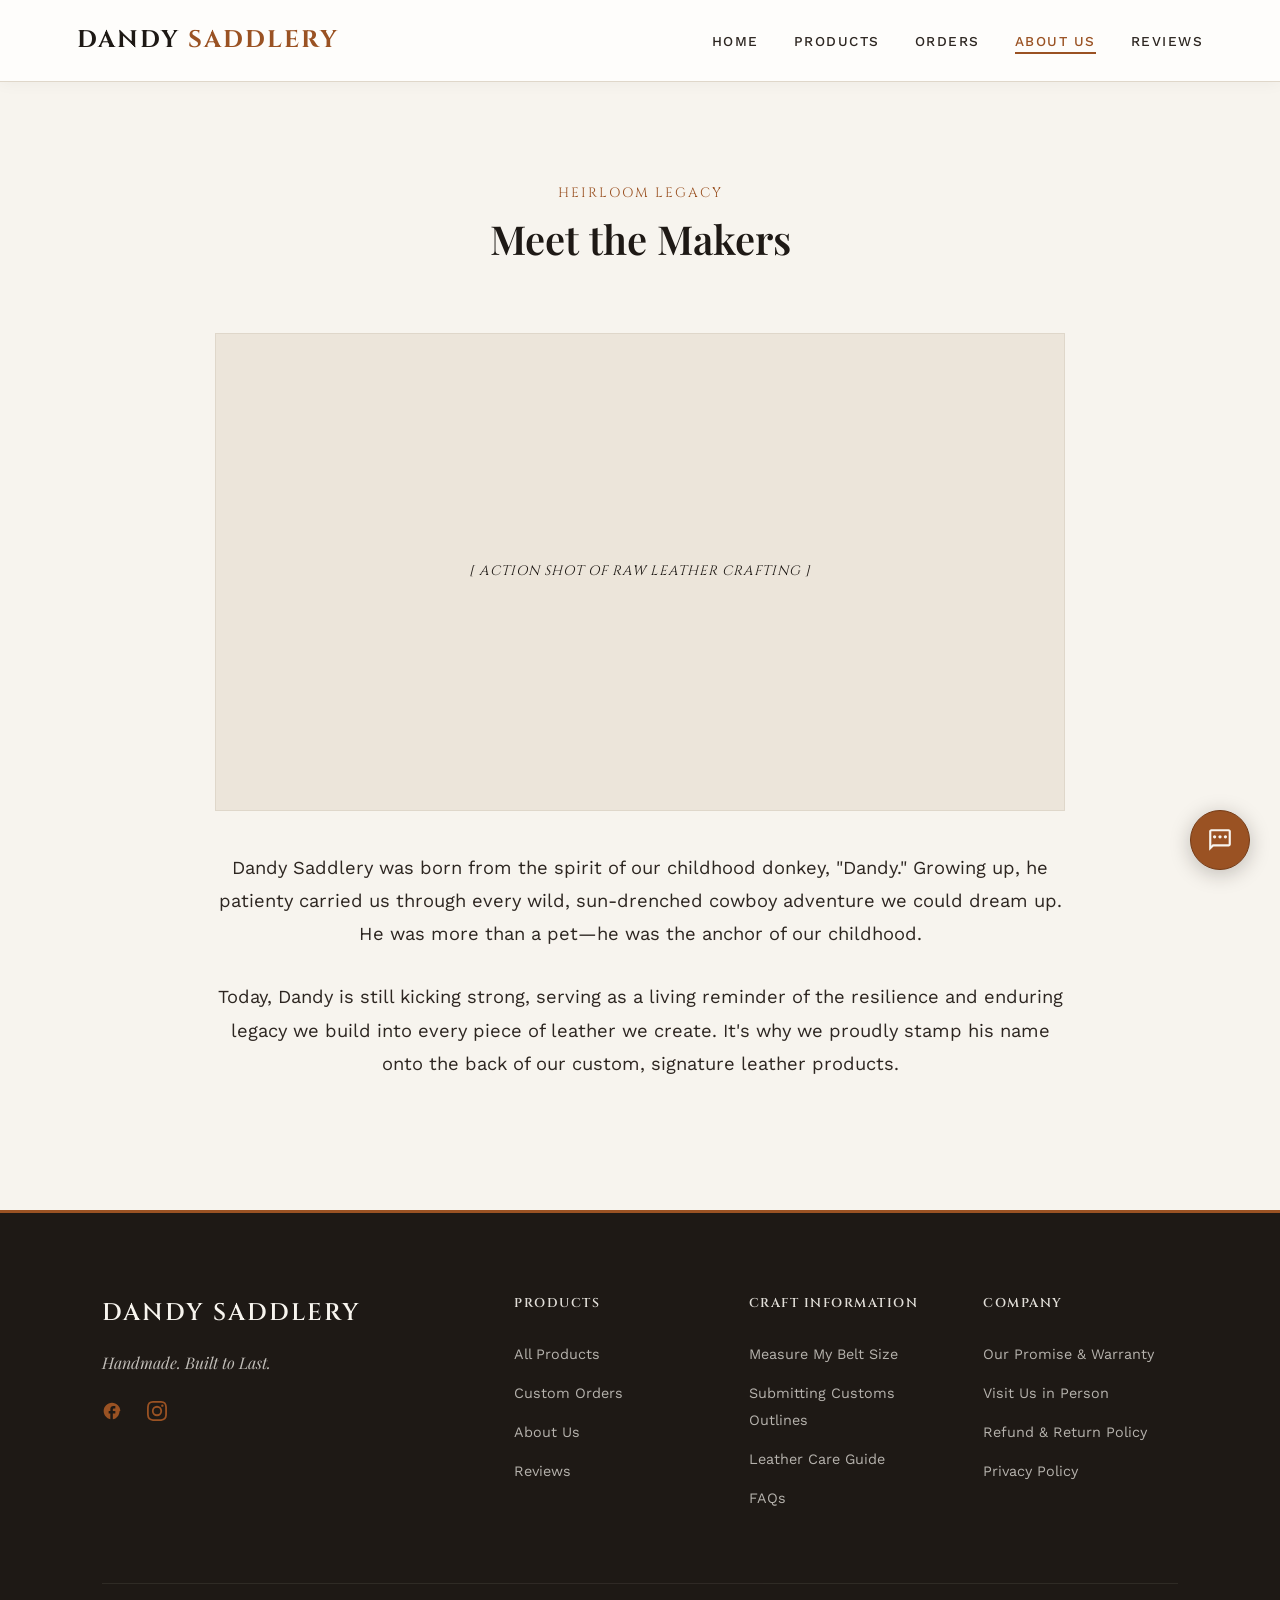
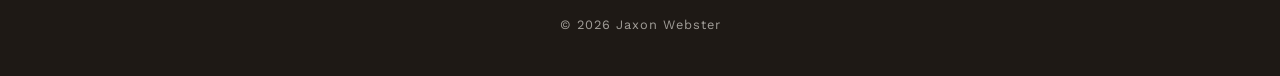
==== about.html @ cda542ff "meet the makers" ====
<!DOCTYPE html>
<html lang="en">
<head>
    <meta charset="UTF-8">
    <meta name="viewport" content="width=device-width, initial-scale=1.0">
    <title>Our Story | Dandy Saddlery</title>
    <link rel="stylesheet" href="styles.css">
</head>
<body>

    <nav class="navbar">
        <a href="index.html" class="nav-logo">
            <h1>Dandy <span>Saddlery</span></h1>
        </a>
        
        <input type="checkbox" id="menu-toggle" class="menu-toggle">
        <label for="menu-toggle" class="hamburger">
            <span class="bar"></span>
            <span class="bar"></span>
            <span class="bar"></span>
        </label>
        
        <ul class="nav-links">
            <li><a href="index.html">Home</a></li>
            <li><a href="products.html">Products</a></li>
            <li><a href="custom.html">Orders</a></li>
            <li><a href="about.html" class="active">About Us</a></li>
            <li><a href="reviews.html">Reviews</a></li>
        </ul>
    </nav>

    <section class="section-padding">
        <div class="section-header">
            <p>Heirloom Legacy</p>
            <h2>Meet the Makers</h2>
        </div>

        <div class="about-layout text-center">
            <div class="image-placeholder" style="aspect-ratio: 16/9; margin-bottom: 40px;">
                [ Action Shot of Raw Leather Crafting ]
            </div>
            <p class="about-lead">
    Dandy Saddlery was born from the spirit of our childhood donkey, "Dandy." Growing up, he patienty carried us through every wild, sun-drenched cowboy adventure we could dream up. He was more than a pet—he was the anchor of our childhood.
</p>
<p>
    Today, Dandy is still kicking strong, serving as a living reminder of the resilience and enduring legacy we build into every piece of leather we create. It's why we proudly stamp his name onto the back of our custom, signature leather products.
</p>
        </div>
    </section>

    <footer class="main-footer">
        <div class="footer-top">
            <div class="footer-brand">
                <h3>Dandy Saddlery</h3>
                <p>Handmade. Built to Last.</p>
                <div class="social-links">
                    <a href="https://facebook.com" target="_blank" aria-label="Facebook">
                        <svg viewBox="0 0 24 24"><path d="M22 12c0-5.52-4.48-10-10-10S2 6.48 2 12c0 4.84 3.44 8.87 8 9.8V15H8v-3h2V9.5C10 7.57 11.57 6 13.5 6H16v3h-2c-.55 0-1 .45-1 1v2h3v3h-3v6.95c4.56-.93 8-4.96 8-9.8z"/></svg>
                    </a>
                    <a href="https://instagram.com" target="_blank" aria-label="Instagram">
                        <svg viewBox="0 0 24 24"><path d="M12 2.163c3.204 0 3.584.012 4.85.07 3.252.148 4.771 1.691 4.919 4.919.058 1.265.069 1.645.069 4.849 0 3.205-.012 3.584-.069 4.849-.149 3.225-1.664 4.771-4.919 4.919-1.266.058-1.644.07-4.85.07-3.204 0-3.584-.012-4.849-.07-3.26-.149-4.771-1.699-4.919-4.92-.058-1.265-.07-1.644-.07-4.849 0-3.204.013-3.583.07-4.849.149-3.227 1.664-4.771 4.919-4.919 1.266-.057 1.645-.069 4.849-.069zM12 0C8.741 0 8.333.014 7.053.072 2.695.272.273 2.69.073 7.051.014 8.333 0 8.741 0 12c0 3.259.014 3.668.072 4.948.2 4.358 2.618 6.78 6.98 6.98 1.281.058 1.689.072 4.948.072 3.259 0 3.668-.014 4.948-.072 4.354-.2 6.782-2.618 6.979-6.98.059-1.28.073-1.689.073-4.948 0-3.259-.014-3.667-.072-4.947-.196-4.354-2.617-6.78-6.979-6.98C15.668.014 15.259 0 12 0zm0 5.838a6.162 6.162 0 1 0 0 12.324 6.162 6.162 0 0 0 0-12.324zM12 16a4 4 0 1 1 0-8 4 4 0 0 1 0 8zm6.406-11.845a1.44 1.44 0 1 0 0 2.881 1.44 1.44 0 0 0 0-2.881z"/></svg>
                    </a>
                </div>
            </div>
            <div class="footer-links-grid">
                <div class="footer-col">
                    <h4>Products</h4>
                    <ul>
                        <li><a href="products.html">All Products</a></li>
                        <li><a href="custom.html">Custom Orders</a></li>
                        <li><a href="about.html">About Us</a></li>
                        <li><a href="reviews.html">Reviews</a></li>
                    </ul>
                </div>
                <div class="footer-col">
                    <h4>Craft Information</h4>
                    <ul>
                        <li><a href="#">Measure My Belt Size</a></li>
                        <li><a href="#">Submitting Customs Outlines</a></li>
                        <li><a href="#">Leather Care Guide</a></li>
                        <li><a href="#">FAQs</a></li>
                    </ul>
                </div>
                <div class="footer-col">
                    <h4>Company</h4>
                    <ul>
                        <li><a href="#">Our Promise & Warranty</a></li>
                        <li><a href="#">Visit Us in Person</a></li>
                        <li><a href="#">Refund & Return Policy</a></li>
                        <li><a href="#">Privacy Policy</a></li>
                    </ul>
                </div>
            </div>
        </div>
        <div class="footer-bottom">
            <p>&copy; 2026 <a href="https://websterwebdesign.com/">Jaxon Webster</a></p>
        </div>
    </footer>

    <script>
        const observerOptions = { threshold: 0.1, rootMargin: "0px 0px -50px 0px" };
        const scrollObserver = new IntersectionObserver((entries, observer) => {
            entries.forEach(entry => {
                if (entry.isIntersecting) {
                    entry.target.classList.add('is-visible');
                    observer.unobserve(entry.target);
                }
            });
        }, observerOptions);
        document.querySelectorAll('.animate-on-scroll').forEach(el => scrollObserver.observe(el));
    </script>
    <script src="chatbot.js"></script>
</body>
</html>
---- styles.css ----
/* ==========================================================
   DANDY SADDLERY - LUXURY HERITAGE BRAND IDENTITY
   ========================================================== */

/* Importing premium typography for a handcrafted, editorial feel */
@import url('https://fonts.googleapis.com/css2?family=Cinzel:wght@500;700&family=Playfair+Display:ital,wght@0,400;0,600;1,400&family=Work+Sans:wght@300;400;500;600&display=swap');

:root {
    --primary-color: #1e1915;     /* Deep Espresso / Rich Off-Black */
    --accent-color: #9a5223;      /* Warm Saddle-Tan Leather */
    --accent-hover: #753b16;      /* Rich Dark Mahogany */
    --bg-warm: #f7f4ee;            /* Warm Sand / Antique Cream */
    --bg-card: #fefdfb;            /* Soft Ivory for cards */
    --text-dark: #2d2621;         /* Muted Espresso body text */
    --text-light: #f7f4ee;        /* Cream white text */
    --border-color: #dfd7ca;      /* Soft tan border dividing lines */
    
    --font-display: 'Cinzel', serif;
    --font-heading: 'Playfair Display', serif;
    --font-body: 'Work Sans', sans-serif;
}

* {
    box-sizing: border-box;
    margin: 0;
    padding: 0;
}

body {
    font-family: var(--font-body);
    color: var(--text-dark);
    background-color: var(--bg-warm);
    line-height: 1.7;
    -webkit-font-smoothing: antialiased;
}

h1, h2, h3, h4 {
    color: var(--primary-color);
    font-weight: 600;
}

a {
    color: inherit;
    text-decoration: none;
    transition: all 0.3s ease;
}

/* --- SCROLL ANIMATION INITIAL STATES --- */
.animate-on-scroll {
    opacity: 0;
    transform: translateY(40px);
    transition: opacity 0.8s cubic-bezier(0.25, 1, 0.5, 1), transform 0.8s cubic-bezier(0.25, 1, 0.5, 1);
}

.animate-on-scroll.is-visible {
    opacity: 1;
    transform: translateY(0);
}

/* --- NAVIGATION BAR --- */
.navbar {
    display: flex;
    justify-content: space-between;
    align-items: center;
    padding: 20px 6%;
    background-color: var(--bg-card);
    border-bottom: 1px solid var(--border-color);
    position: sticky;
    top: 0;
    z-index: 1000;
    box-shadow: 0 2px 15px rgba(30, 25, 21, 0.04);
}

.nav-logo h1 {
    font-family: var(--font-display);
    font-size: 1.5rem;
    font-weight: 700;
    letter-spacing: 2px;
    text-transform: uppercase;
    color: var(--primary-color);
}

.nav-logo h1 span {
    color: var(--accent-color);
}

.nav-links {
    display: flex;
    list-style: none;
    gap: 35px;
}

.nav-links a {
    font-weight: 500;
    text-transform: uppercase;
    font-size: 0.85rem;
    letter-spacing: 1.5px;
    position: relative;
    padding: 5px 0;
}

.nav-links a::after {
    content: '';
    position: absolute;
    bottom: 0;
    left: 0;
    width: 0;
    height: 1.5px;
    background-color: var(--accent-color);
    transition: width 0.3s ease;
}

.nav-links a:hover::after, 
.nav-links a.active::after {
    width: 100%;
}

.nav-links a:hover, 
.nav-links a.active {
    color: var(--accent-color);
}

.menu-toggle, .hamburger {
    display: none;
}

/* --- HERO SECTION --- */
.hero {
    position: relative;
    height: 75vh;
    min-height: 500px;
    background-color: #352d26;
    background-size: cover;
    background-position: center;
    display: flex;
    align-items: center;
    justify-content: center;
    text-align: center;
    padding: 20px;
    border-bottom: 2px solid var(--accent-color);
}

.hero-overlay {
    position: absolute;
    top: 0;
    left: 0;
    width: 100%;
    height: 100%;
    background: linear-gradient(180deg, rgba(30,25,21,0.5) 0%, rgba(30,25,21,0.85) 100%);
}

.hero-content {
    position: relative;
    z-index: 1;
    color: var(--text-light);
    max-width: 800px;
    padding: 0 20px;
}

.hero-content h2 {
    color: var(--text-light);
    font-family: var(--font-heading);
    font-size: 3.5rem;
    font-style: italic;
    margin-bottom: 25px;
    line-height: 1.2;
}

.hero-content p {
    font-size: 1.15rem;
    font-weight: 300;
    letter-spacing: 0.5px;
    max-width: 650px;
    margin: 0 auto;
    opacity: 0.95;
}

/* --- VALUE PROPS --- */
.value-props {
    display: grid;
    grid-template-columns: repeat(auto-fit, minmax(280px, 1fr));
    gap: 40px;
    padding: 80px 8%;
    text-align: center;
    background: var(--bg-card);
    border-bottom: 1px solid var(--border-color);
}

.prop-card {
    padding: 20px;
    transition: transform 0.3s ease;
}

.prop-card:hover {
    transform: translateY(-5px);
}

.prop-card .num-badge {
    font-family: var(--font-display);
    font-size: 1.2rem;
    font-weight: 700;
    color: var(--accent-color);
    width: 50px;
    height: 50px;
    border: 1px solid var(--border-color);
    border-radius: 50%;
    display: flex;
    align-items: center;
    justify-content: center;
    margin: 0 auto 25px;
    background-color: var(--bg-warm);
    letter-spacing: 0;
}

.prop-card h3 {
    font-family: var(--font-display);
    margin-bottom: 15px;
    text-transform: uppercase;
    font-size: 1.1rem;
    letter-spacing: 1px;
}

.prop-card p {
    color: var(--text-dark);
    font-size: 0.95rem;
    opacity: 0.85;
}

/* --- SECTIONS --- */
.section-padding {
    padding: 100px 8%;
}

.section-header {
    text-align: center;
    margin-bottom: 60px;
}

.section-header h2 {
    font-family: var(--font-heading);
    font-size: 2.5rem;
    font-weight: 600;
    margin-bottom: 15px;
}

.section-header p {
    color: var(--accent-color);
    font-family: var(--font-display);
    text-transform: uppercase;
    letter-spacing: 2px;
    font-size: 0.85rem;
}

/* --- SPLIT FLAGSHIP --- */
.best-seller-split {
    display: grid;
    grid-template-columns: 1.1fr 0.9fr;
    gap: 60px;
    align-items: center;
    background: var(--bg-card);
    padding: 50px;
    border: 1px solid var(--border-color);
    border-radius: 4px;
    box-shadow: 0 4px 20px rgba(0, 0, 0, 0.02);
}

.image-placeholder {
    background-color: #ece5da;
    width: 100%;
    aspect-ratio: 4/3;
    display: flex;
    align-items: center;
    justify-content: center;
    color: var(--primary-color);
    font-style: italic;
    border: 1px solid var(--border-color);
    letter-spacing: 1px;
    font-family: var(--font-display);
    text-transform: uppercase;
    font-size: 0.85rem;
}

.best-seller-split h2 {
    font-family: var(--font-heading);
    font-size: 2.8rem;
    line-height: 1.2;
    margin-bottom: 15px;
}

.btn {
    display: inline-block;
    background-color: var(--primary-color);
    color: var(--text-light);
    padding: 14px 35px;
    text-transform: uppercase;
    font-size: 0.8rem;
    letter-spacing: 2px;
    font-weight: 600;
    margin-top: 25px;
    transition: all 0.3s ease;
    border: 1px solid var(--primary-color);
    cursor: pointer;
    border-radius: 2px;
    text-align: center;
}

.btn:hover {
    background-color: var(--accent-color);
    border-color: var(--accent-color);
    transform: translateY(-2px);
}

/* --- PRODUCT GRID --- */
.product-grid {
    display: grid;
    grid-template-columns: repeat(auto-fit, minmax(300px, 1fr));
    gap: 40px;
}

.product-card {
    background: var(--bg-card);
    border: 1px solid var(--border-color);
    padding: 30px 25px;
    text-align: center;
    border-radius: 4px;
    transition: all 0.3s ease;
}

.product-card:hover {
    transform: translateY(-8px);
    box-shadow: 0 10px 30px rgba(30, 25, 21, 0.06);
}

.product-card h3 {
    font-family: var(--font-heading);
    margin: 20px 0 8px;
    font-size: 1.4rem;
}

.product-price {
    color: var(--accent-color);
    font-weight: 600;
    font-family: var(--font-body);
    letter-spacing: 0.5px;
    margin-bottom: 15px;
}

/* --- REVIEWS --- */
.reviews-grid {
    display: grid;
    grid-template-columns: repeat(auto-fit, minmax(300px, 1fr));
    gap: 30px;
}

.review-card {
    background: var(--bg-card);
    padding: 65px 40px 40px;
    border: 1px solid var(--border-color);
    border-radius: 4px;
    position: relative;
}

.review-card::before {
    content: "“";
    font-family: var(--font-heading);
    font-size: 5rem;
    color: var(--border-color);
    position: absolute;
    top: 20px;
    left: 25px;
    line-height: 1;
    pointer-events: none;
}

.stars {
    color: #cda250;
    font-size: 1.1rem;
    margin-bottom: 15px;
    letter-spacing: 2px;
}

.review-text {
    font-family: var(--font-heading);
    font-size: 1.1rem;
    font-style: italic;
    color: var(--text-dark);
}

.reviewer-name {
    margin-top: 25px;
    font-family: var(--font-display);
    font-size: 0.85rem;
    letter-spacing: 1.5px;
    text-transform: uppercase;
    color: var(--accent-color);
}

/* --- INTERACTIVE CAROUSEL POPUP --- */
.modal-overlay {
    position: fixed;
    top: 0;
    left: 0;
    width: 100%;
    height: 100%;
    background-color: rgba(30, 25, 21, 0.6);
    backdrop-filter: blur(4px);
    z-index: 2000;
    display: flex;
    align-items: center;
    justify-content: center;
    opacity: 0;
    pointer-events: none;
    transition: opacity 0.3s ease;
}

.modal-overlay.active {
    opacity: 1;
    pointer-events: auto;
}

.modal-wrapper {
    background-color: var(--bg-card);
    border: 1px solid var(--border-color);
    padding: 40px;
    max-width: 600px;
    width: 90%;
    max-height: 90vh;
    overflow-y: auto;
    border-radius: 4px;
    position: relative;
    transform: translateY(20px);
    transition: transform 0.3s ease;
    box-shadow: 0 15px 40px rgba(0,0,0,0.15);
}

.modal-overlay.active .modal-wrapper {
    transform: translateY(0);
}

.modal-close {
    position: absolute;
    top: 15px;
    right: 20px;
    font-size: 1.8rem;
    cursor: pointer;
    background: none;
    border: none;
    color: var(--text-dark);
    opacity: 0.5;
    z-index: 10;
}

.modal-close:hover {
    opacity: 1;
}

/* Carousel Layout */
.carousel-container {
    position: relative;
    width: 100%;
    margin-bottom: 25px;
}

.carousel-viewport {
    width: 100%;
    aspect-ratio: 16/10;
    overflow: hidden;
}

.carousel-track {
    display: flex;
    width: 300%;
    height: 100%;
    transition: transform 0.4s cubic-bezier(0.25, 1, 0.5, 1);
}

.carousel-slide {
    width: 33.333%;
    height: 100%;
}

.carousel-btn {
    position: absolute;
    top: 50%;
    transform: translateY(-50%);
    background: rgba(30, 25, 21, 0.7);
    color: white;
    border: none;
    width: 36px;
    height: 36px;
    cursor: pointer;
    font-size: 1.1rem;
    display: flex;
    align-items: center;
    justify-content: center;
    transition: background 0.2s;
    z-index: 2;
}

.carousel-btn:hover {
    background: var(--accent-color);
}

.carousel-prev { left: 10px; }
.carousel-next { right: 10px; }

.modal-info h2 {
    font-family: var(--font-heading);
    font-size: 2rem;
    margin-bottom: 5px;
}

.modal-desc {
    margin: 15px 0;
    font-size: 0.95rem;
    opacity: 0.9;
}

.modal-reviews-section {
    border-top: 1px solid var(--border-color);
    margin-top: 20px;
    padding-top: 20px;
}

.modal-reviews-section h4 {
    font-family: var(--font-display);
    font-size: 0.85rem;
    letter-spacing: 1.5px;
    text-transform: uppercase;
    margin-bottom: 12px;
    color: var(--accent-color);
}

.modal-review-item {
    font-size: 0.9rem;
    font-style: italic;
    background-color: var(--bg-warm);
    padding: 15px;
    border-left: 2px solid var(--accent-color);
    margin-bottom: 10px;
    border-radius: 0 4px 4px 0;
}

/* --- LEATHER COLOR SWATCHES --- */
.swatch-container {
    display: flex;
    gap: 20px;
    margin-top: 10px;
}

.swatch-option {
    position: relative;
    cursor: pointer;
}

.swatch-option input {
    position: absolute;
    opacity: 0;
}

.swatch-ball {
    width: 45px;
    height: 45px;
    border-radius: 50%;
    display: inline-block;
    border: 2px solid var(--border-color);
    transition: all 0.2s ease;
    box-shadow: inset 0 2px 4px rgba(0,0,0,0.1);
}

.swatch-label-text {
    display: block;
    font-size: 0.75rem;
    text-transform: uppercase;
    font-weight: 500;
    letter-spacing: 1px;
    margin-top: 6px;
    text-align: center;
}

.swatch-option:hover .swatch-ball {
    transform: scale(1.05);
}

.swatch-option input:checked + .swatch-ball {
    border-color: var(--accent-color);
    box-shadow: 0 0 0 3px rgba(154, 82, 35, 0.2), inset 0 2px 4px rgba(0,0,0,0.15);
}

.swatch-natural { background-color: #e2ba8f; }
.swatch-brown { background-color: #8b5a2b; }
.swatch-espresso { background-color: #3d2b1f; }

/* --- FORM --- */
.form-container {
    max-width: 750px;
    margin: 0 auto;
    background: var(--bg-card);
    padding: 50px;
    border: 1px solid var(--border-color);
    border-radius: 4px;
    box-shadow: 0 4px 20px rgba(0, 0, 0, 0.02);
}

.form-group {
    margin-bottom: 25px;
}

.form-group label {
    display: block;
    margin-bottom: 10px;
    font-weight: 600;
    font-size: 0.8rem;
    text-transform: uppercase;
    letter-spacing: 1.5px;
    color: var(--primary-color);
}

.form-group input, 
.form-group textarea, 
.form-group select {
    width: 100%;
    padding: 15px;
    border: 1px solid var(--border-color);
    background-color: var(--bg-warm);
    font-family: var(--font-body);
    font-size: 0.95rem;
    color: var(--text-dark);
    transition: all 0.3s ease;
    border-radius: 2px;
}

.form-group input:focus, 
.form-group textarea:focus, 
.form-group select:focus {
    outline: none;
    border-color: var(--accent-color);
    background-color: #ffffff;
}

/* --- STRUCTURAL ABOUT / BLOG --- */
.about-layout {
    max-width: 850px;
    margin: 0 auto;
    text-align: center;
}

.about-layout p {
    font-size: 1.15rem;
    margin-bottom: 30px;
    color: var(--text-dark);
    line-height: 1.8;
}

.blog-post {
    background: var(--bg-card);
    border: 1px solid var(--border-color);
    padding: 50px;
    margin-bottom: 50px;
    border-radius: 4px;
}

.blog-date {
    font-family: var(--font-display);
    font-size: 0.8rem;
    letter-spacing: 1px;
    color: var(--accent-color);
    margin-bottom: 15px;
}

.blog-post h3 {
    font-family: var(--font-heading);
    font-size: 2rem;
    margin-bottom: 20px;
}

/* --- PREMIUM FOOTER --- */
.main-footer {
    background-color: var(--primary-color);
    color: var(--text-light);
    border-top: 3px solid var(--accent-color);
    padding: 80px 8% 40px;
}

.footer-top {
    display: grid;
    grid-template-columns: 1fr 2fr;
    gap: 80px;
    margin-bottom: 60px;
}

.footer-brand h3 {
    font-family: var(--font-display);
    color: var(--text-light);
    font-size: 1.5rem;
    letter-spacing: 2px;
    text-transform: uppercase;
    margin-bottom: 15px;
}

.footer-brand p {
    font-family: var(--font-heading);
    font-style: italic;
    opacity: 0.75;
    margin-bottom: 25px;
}

/* Unified SVG Layout Alignment */
.social-links {
    display: flex;
    align-items: center;
    gap: 25px;
    margin-top: 20px;
}

.social-links a {
    color: var(--accent-color);
    display: inline-flex;
    align-items: center;
    justify-content: center;
}

.social-links a svg {
    width: 20px;
    height: 20px;
    fill: currentColor;
    transition: fill 0.3s ease, transform 0.3s ease;
}

.social-links a:hover svg {
    fill: #ffffff;
    transform: translateY(-2px);
}

.footer-links-grid {
    display: grid;
    grid-template-columns: repeat(auto-fit, minmax(180px, 1fr));
    gap: 40px;
}

.footer-col h4 {
    color: var(--text-light);
    font-family: var(--font-display);
    text-transform: uppercase;
    font-size: 0.8rem;
    letter-spacing: 1.5px;
    margin-bottom: 25px;
    opacity: 0.9;
}

.footer-col ul {
    list-style: none;
}

.footer-col ul li {
    margin-bottom: 12px;
}

.footer-col ul a {
    font-size: 0.9rem;
    opacity: 0.7;
}

.footer-col ul a:hover {
    opacity: 1;
    color: var(--accent-color);
    padding-left: 5px;
}

.footer-bottom {
    border-top: 1px solid rgba(223, 215, 202, 0.15);
    padding-top: 30px;
    text-align: center;
    font-size: 0.8rem;
    color: var(--text-light);
    opacity: 0.6;
    letter-spacing: 1px;
}

/* ==========================================================
   MOBILE RESPONSIVENESS MEDIA QUERIES
   ========================================================== */

@media (max-width: 992px) {
    .best-seller-split {
        grid-template-columns: 1fr;
        gap: 40px;
        padding: 30px;
    }
}

@media (max-width: 768px) {
    .navbar {
        padding: 15px 5%;
    }

    .nav-logo h1 {
        font-size: 1.35rem;
    }

    .hamburger {
        display: block;
        cursor: pointer;
        z-index: 1010;
    }

    .hamburger .bar {
        display: block;
        width: 22px;
        height: 2px;
        margin: 4px auto;
        background-color: var(--primary-color);
        transition: all 0.3s ease;
    }

    /* Narrow Right-Side Drawer Panel with Adaptive Content-Fitting Height */
    .nav-links {
        position: fixed;
        top: 20px;
        right: 5%;
        width: 240px;
        height: auto; /* Dynamic auto sizing fitting text links cleanly */
        max-height: 0; /* Animated hidden height closure state */
        background-color: var(--bg-card);
        flex-direction: column;
        justify-content: flex-start;
        gap: 0;
        padding: 0;
        border: 1px solid var(--border-color);
        border-radius: 4px;
        box-shadow: 0 10px 30px rgba(30, 25, 21, 0.12);
        opacity: 0;
        overflow: hidden;
        transform: scale(0.95);
        transform-origin: top right;
        transition: max-height 0.4s ease, opacity 0.3s ease, transform 0.3s ease;
        z-index: 999;
    }

    .nav-links li {
        width: 100%;
    }

    .nav-links a {
        display: block;
        padding: 15px 25px;
        font-size: 0.8rem;
        letter-spacing: 1.5px;
        text-align: left;
        border-bottom: 1px solid rgba(223, 215, 202, 0.4);
    }

    .nav-links li:last-child a {
        border-bottom: none;
    }

    .nav-links a::after {
        display: none;
    }

    /* Active Responsive Side Panel Reveal Rules */
    .menu-toggle:checked ~ .nav-links {
        max-height: 300px; 
        opacity: 1;
        transform: scale(1);
    }

    .menu-toggle:checked ~ .hamburger .bar:nth-child(1) {
        transform: translateY(6px) rotate(45deg);
    }
    .menu-toggle:checked ~ .hamburger .bar:nth-child(2) {
        opacity: 0;
    }
    .menu-toggle:checked ~ .hamburger .bar:nth-child(3) {
        transform: translateY(-6px) rotate(-45deg);
    }

    /* Layout scaling targets */
    .hero {
        height: 60vh;
    }

    .hero-content h2 {
        font-size: 2.2rem;
    }

    .hero-content p {
        font-size: 1rem;
    }

    .section-padding {
        padding: 60px 5%;
    }

    .footer-top {
        grid-template-columns: 1fr;
        gap: 45px;
    }

    .footer-links-grid {
        gap: 30px;
    }
    
    .form-container {
        padding: 30px 20px;
    }
}

/* ==========================================================
   INTERACTIVE PREMIUM FAQ CHATBOT COMPONENT STYLES
   ========================================================== */

#dandy-chatbot-root {
    position: fixed;
    bottom: 30px;
    right: 30px;
    z-index: 3000;
    font-family: var(--font-body);
}

/* Floating Action Launcher Button Configuration Layout */
#chatbot-launcher {
    width: 60px;
    height: 60px;
    border-radius: 50%;
    background-color: var(--accent-color);
    border: 1px solid var(--accent-hover);
    color: var(--text-light);
    cursor: pointer;
    box-shadow: 0 4px 20px rgba(30, 25, 21, 0.25);
    display: flex;
    align-items: center;
    justify-content: center;
    transition: transform 0.3s cubic-bezier(0.25, 1, 0.5, 1), background-color 0.3s ease, opacity 0.3s;
}

#chatbot-launcher:hover {
    transform: scale(1.08);
    background-color: var(--accent-hover);
}

#chatbot-launcher.hidden {
    opacity: 0;
    pointer-events: none;
    transform: scale(0.8) translateY(20px);
}

#chatbot-launcher svg {
    width: 26px;
    height: 26px;
    fill: currentColor;
}

/* Chat window interface box matching brand architecture card properties */
#chatbot-window {
    position: absolute;
    bottom: 0;
    right: 0;
    width: 360px;
    max-width: calc(100vw - 40px);
    height: 520px;
    max-height: calc(100vh - 100px);
    background-color: var(--bg-card);
    border: 1px solid var(--border-color);
    border-radius: 8px;
    box-shadow: 0 12px 40px rgba(30, 25, 21, 0.15);
    display: flex;
    flex-direction: column;
    overflow: hidden;
    opacity: 0;
    pointer-events: none;
    transform: translateY(30px) scale(0.95);
    transform-origin: bottom right;
    transition: opacity 0.4s cubic-bezier(0.25, 1, 0.5, 1), transform 0.4s cubic-bezier(0.25, 1, 0.5, 1);
}

#chatbot-window.active {
    opacity: 1;
    pointer-events: auto;
    transform: translateY(0) scale(1);
}

/* Custom Panel Header Styles Layout */
#chatbot-header {
    background-color: var(--primary-color);
    color: var(--text-light);
    padding: 18px 20px;
    display: flex;
    justify-content: space-between;
    align-items: center;
    border-bottom: 2px solid var(--accent-color);
}

.chatbot-brand-status h3 {
    color: var(--text-light);
    font-family: var(--font-display);
    font-size: 0.95rem;
    letter-spacing: 1px;
    text-transform: uppercase;
}

.chatbot-brand-status .status-indicator {
    display: block;
    font-size: 0.7rem;
    opacity: 0.7;
    margin-top: 2px;
}

#chatbot-close-btn {
    background: none;
    border: none;
    color: var(--text-light);
    font-size: 1.6rem;
    cursor: pointer;
    opacity: 0.6;
    transition: opacity 0.2s;
    line-height: 1;
}

#chatbot-close-btn:hover {
    opacity: 1;
}

/* Central Messaging Thread Area layout */
#chatbot-messages-body {
    flex: 1;
    padding: 20px;
    overflow-y: auto;
    background-color: var(--bg-warm);
    display: flex;
    flex-direction: column;
    gap: 15px;
}

/* Premium Text Conversation Bubble Grid Architecture Layout mappings */
.chat-msg {
    display: flex;
    width: 100%;
}

.chat-msg .msg-bubble {
    max-width: 80%;
    padding: 12px 16px;
    font-size: 0.9rem;
    line-height: 1.5;
    border-radius: 6px;
    box-shadow: 0 1px 3px rgba(0,0,0,0.03);
}

.msg-system {
    justify-content: flex-start;
}

.msg-system .msg-bubble {
    background-color: #ffffff;
    color: var(--text-dark);
    border-left: 3px solid var(--accent-color);
}

.msg-user {
    justify-content: flex-end;
}

.msg-user .msg-bubble {
    background-color: var(--primary-color);
    color: var(--text-light);
}

/* Premium FAQ Drop-Up Menu Layout Design */
#chatbot-options-container {
    position: absolute;
    bottom: 50px; /* Sits right above the activation toggle header bar */
    left: 0;
    width: 100%;
    background-color: #ffffff;
    border-top: 1px solid var(--border-color);
    display: flex;
    flex-direction: column;
    gap: 0;
    z-index: 10;
    max-height: 240px;
    overflow-y: auto;
    
    /* Hide drawer layout state default settings */
    transform: translateY(100%);
    opacity: 0;
    pointer-events: none;
    transition: transform 0.3s cubic-bezier(0.25, 1, 0.5, 1), opacity 0.3s ease;
}

#chatbot-options-container.drawer-open {
    transform: translateY(0);
    opacity: 1;
    pointer-events: auto;
}

/* Individual list options matching luxury heritage editorial design styles */
.faq-option-btn {
    width: 100%;
    text-align: left;
    background: none;
    border: none;
    border-bottom: 1px solid rgba(223, 215, 202, 0.4);
    padding: 14px 20px;
    font-size: 0.85rem;
    color: var(--primary-color);
    font-family: var(--font-body);
    font-weight: 500;
    cursor: pointer;
    transition: background-color 0.2s ease, color 0.2s ease;
}

.faq-option-btn:last-child {
    border-bottom: none;
}

.faq-option-btn:hover {
    background-color: var(--bg-warm);
    color: var(--accent-color);
}

/* Activation Toggle Action Button Bar sitting directly inside conversation footer */
.chatbot-footer-bar {
    padding: 10px 15px;
    background-color: #ffffff;
    border-top: 1px solid var(--border-color);
    z-index: 11; /* Ensures text stays layered on top of sliding panels */
}

#faq-drawer-toggle {
    width: 100%;
    background-color: var(--bg-warm);
    border: 1px solid var(--border-color);
    color: var(--text-dark);
    font-family: var(--font-body);
    font-size: 0.8rem;
    font-weight: 600;
    letter-spacing: 1px;
    text-transform: uppercase;
    padding: 10px 0;
    cursor: pointer;
    border-radius: 4px;
    display: flex;
    align-items: center;
    justify-content: center;
    gap: 8px;
    transition: all 0.2s ease;
}

#faq-drawer-toggle:hover {
    border-color: var(--accent-color);
    color: var(--accent-color);
}

/* Inverting visual carets inside buttons dynamically */
#faq-drawer-toggle .caret-icon {
    font-size: 0.6rem;
    transition: transform 0.2s ease;
}

#faq-drawer-toggle.active .caret-icon {
    transform: rotate(180deg);
}
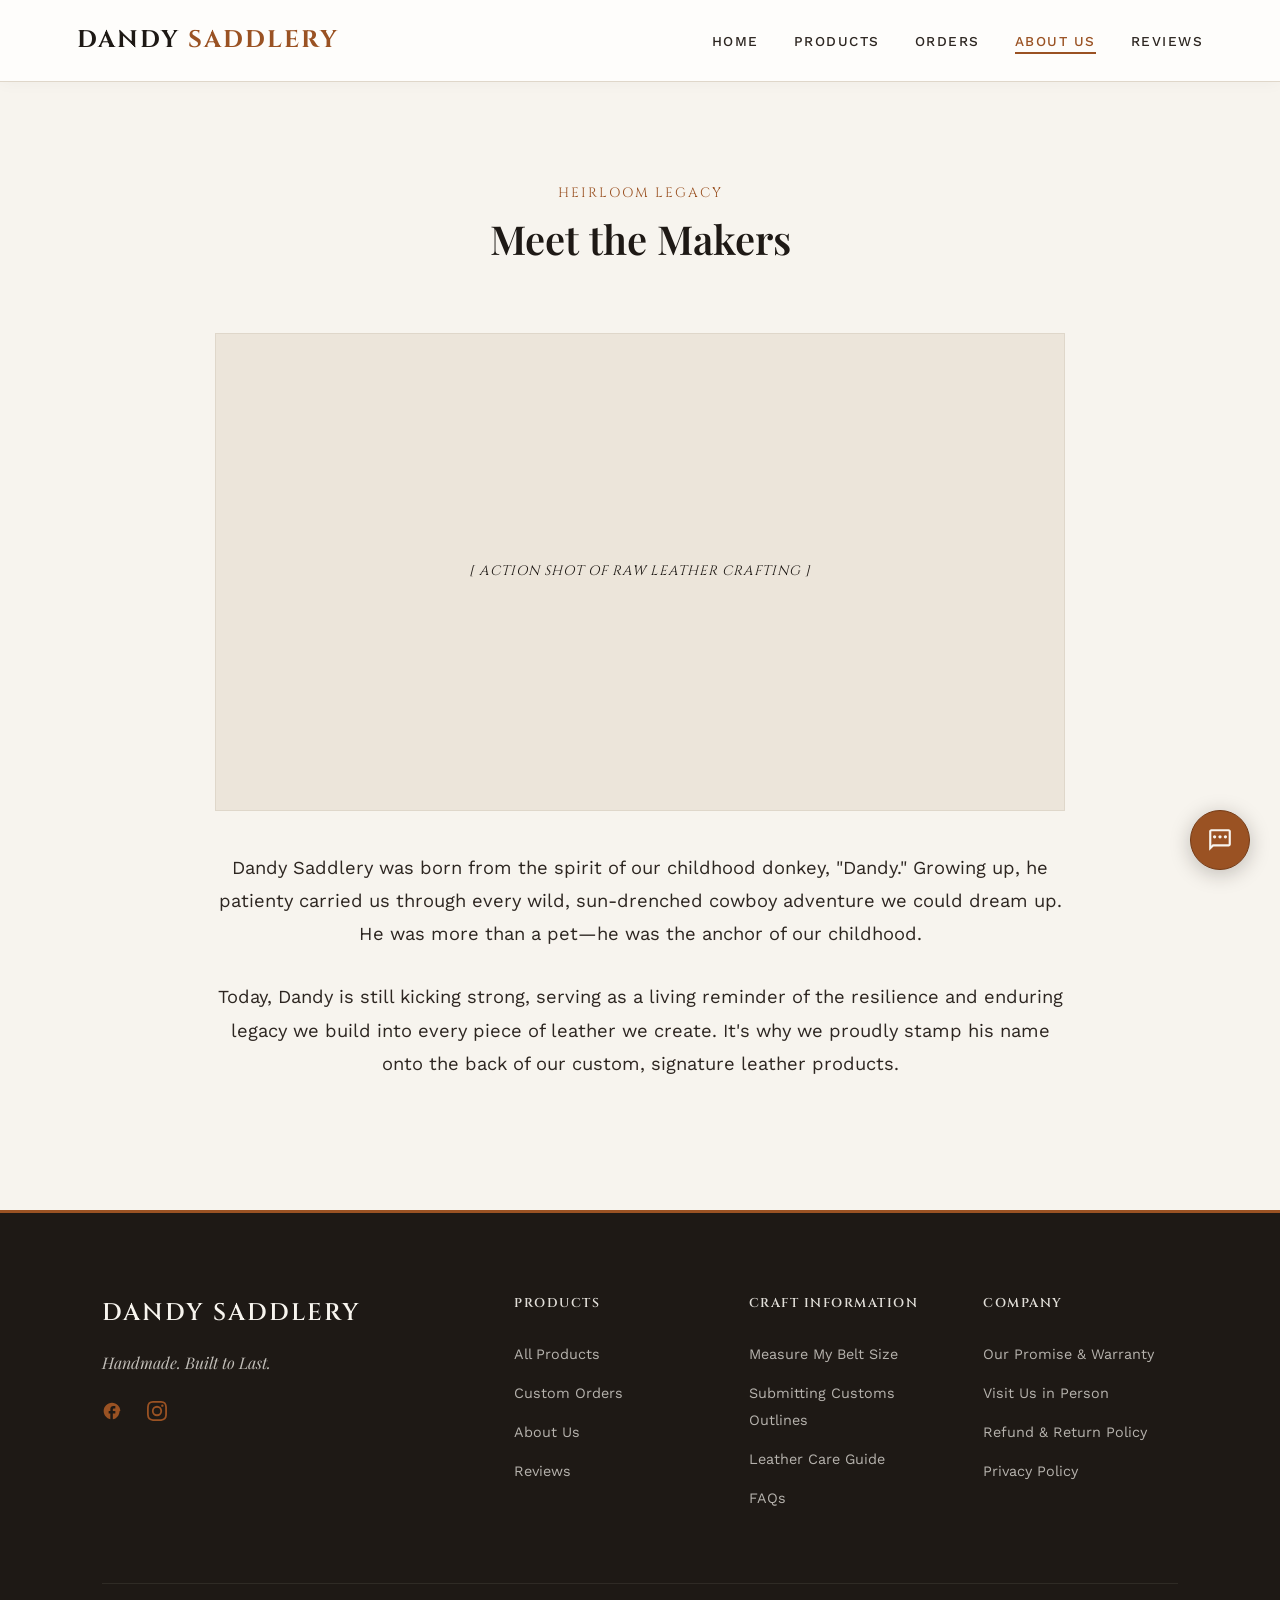
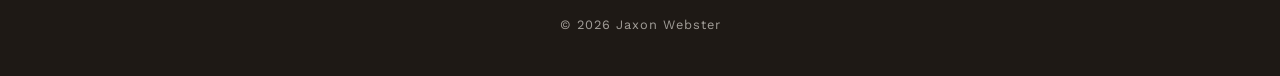
==== commit 33f5bcf0: ""wow" factor" ====
--- a/about.html
+++ b/about.html
@@ -40,11 +40,11 @@
                 [ Action Shot of Raw Leather Crafting ]
             </div>
             <p class="about-lead">
-    Dandy Saddlery was born from the spirit of our childhood donkey, "Dandy." Growing up, he patienty carried us through every wild, sun-drenched cowboy adventure we could dream up. He was more than a pet—he was the anchor of our childhood.
-</p>
-<p>
-    Today, Dandy is still kicking strong, serving as a living reminder of the resilience and enduring legacy we build into every piece of leather we create. It's why we proudly stamp his name onto the back of our custom, signature leather products.
-</p>
+                Dandy Saddlery was born from the spirit of our childhood donkey, "Dandy." Growing up, he patienty carried us through every wild, sun-drenched cowboy adventure we could dream up. He was more than a pet—he was the anchor of our childhood.
+            </p>
+            <p>
+                Today, Dandy is still kicking strong, serving as a living reminder of the resilience and enduring legacy we build into every piece of leather we create. It's why we proudly stamp his name onto the back of our custom, signature leather products.
+            </p>
         </div>
     </section>
 
--- a/styles.css
+++ b/styles.css
@@ -11,13 +11,17 @@
     --accent-hover: #753b16;      /* Rich Dark Mahogany */
     --bg-warm: #f7f4ee;            /* Warm Sand / Antique Cream */
     --bg-card: #fefdfb;            /* Soft Ivory for cards */
-    --text-dark: #2d2621;         /* Muted Espresso body text */
+    --text-dark: #2d2621;          /* Muted Espresso body text */
     --text-light: #f7f4ee;        /* Cream white text */
     --border-color: #dfd7ca;      /* Soft tan border dividing lines */
     
     --font-display: 'Cinzel', serif;
     --font-heading: 'Playfair Display', serif;
     --font-body: 'Work Sans', sans-serif;
+    
+    /* Apple-style elegant timing curves */
+    --transition-smooth: all 0.5s cubic-bezier(0.25, 1, 0.5, 1);
+    --transition-micro: all 0.25s cubic-bezier(0.25, 1, 0.5, 1);
 }
 
 * {
@@ -32,6 +36,14 @@
     background-color: var(--bg-warm);
     line-height: 1.7;
     -webkit-font-smoothing: antialiased;
+    
+    /* Changed to an opacity-only fade so it doesn't break fixed positioning */
+    animation: elegantPageFadePure 0.9s cubic-bezier(0.25, 1, 0.5, 1) both;
+}
+
+@keyframes elegantPageFadePure {
+    from { opacity: 0; }
+    to { opacity: 1; }
 }
 
 h1, h2, h3, h4 {
@@ -42,13 +54,13 @@
 a {
     color: inherit;
     text-decoration: none;
-    transition: all 0.3s ease;
+    transition: var(--transition-micro);
 }
 
 /* --- SCROLL ANIMATION INITIAL STATES --- */
 .animate-on-scroll {
     opacity: 0;
-    transform: translateY(40px);
+    transform: translateY(30px);
     transition: opacity 0.8s cubic-bezier(0.25, 1, 0.5, 1), transform 0.8s cubic-bezier(0.25, 1, 0.5, 1);
 }
 
@@ -68,7 +80,7 @@
     position: sticky;
     top: 0;
     z-index: 1000;
-    box-shadow: 0 2px 15px rgba(30, 25, 21, 0.04);
+    box-shadow: 0 2px 15px rgba(30, 25, 21, 0.03);
 }
 
 .nav-logo h1 {
@@ -78,6 +90,11 @@
     letter-spacing: 2px;
     text-transform: uppercase;
     color: var(--primary-color);
+    transition: var(--transition-micro);
+}
+
+.nav-logo:hover h1 {
+    opacity: 0.85;
 }
 
 .nav-logo h1 span {
@@ -103,16 +120,17 @@
     content: '';
     position: absolute;
     bottom: 0;
-    left: 0;
+    left: 50%;
     width: 0;
     height: 1.5px;
     background-color: var(--accent-color);
-    transition: width 0.3s ease;
+    transition: width 0.3s cubic-bezier(0.25, 1, 0.5, 1), left 0.3s cubic-bezier(0.25, 1, 0.5, 1);
 }
 
 .nav-links a:hover::after, 
 .nav-links a.active::after {
     width: 100%;
+    left: 0;
 }
 
 .nav-links a:hover, 
@@ -146,7 +164,7 @@
     left: 0;
     width: 100%;
     height: 100%;
-    background: linear-gradient(180deg, rgba(30,25,21,0.5) 0%, rgba(30,25,21,0.85) 100%);
+    background: linear-gradient(180deg, rgba(30,25,21,0.4) 0%, rgba(30,25,21,0.8) 100%);
 }
 
 .hero-content {
@@ -188,11 +206,11 @@
 
 .prop-card {
     padding: 20px;
-    transition: transform 0.3s ease;
+    transition: var(--transition-smooth);
 }
 
 .prop-card:hover {
-    transform: translateY(-5px);
+    transform: translateY(-4px);
 }
 
 .prop-card .num-badge {
@@ -210,6 +228,13 @@
     margin: 0 auto 25px;
     background-color: var(--bg-warm);
     letter-spacing: 0;
+    transition: var(--transition-micro);
+}
+
+.prop-card:hover .num-badge {
+    background-color: var(--accent-color);
+    color: var(--text-light);
+    border-color: var(--accent-color);
 }
 
 .prop-card h3 {
@@ -224,6 +249,38 @@
     color: var(--text-dark);
     font-size: 0.95rem;
     opacity: 0.85;
+}
+
+/* --- STATS COUNTER GRID --- */
+.stats-counter-section {
+    background-color: var(--bg-card); /* Changed from dark espresso to ivory */
+    color: var(--text-dark);          /* Changed from light text to muted dark text */
+    padding: 60px 8%;
+}
+
+.stats-grid {
+    display: grid;
+    grid-template-columns: repeat(auto-fit, minmax(200px, 1fr));
+    gap: 40px;
+    max-width: 1000px;
+    margin: 0 auto;
+    text-align: center;
+}
+
+.stat-item h3 {
+    font-family: var(--font-heading);
+    font-size: 3rem;
+    font-weight: 400;
+    color: var(--primary-color); /* Changed from light text to the rich brand off-black */
+    margin-bottom: 5px;
+}
+
+.stat-item p {
+    font-family: var(--font-display);
+    font-size: 0.8rem;
+    letter-spacing: 1.5px;
+    text-transform: uppercase;
+    color: var(--accent-color); /* Keeps the elegant saddle-tan color for labels */
 }
 
 /* --- SECTIONS --- */
@@ -257,11 +314,16 @@
     grid-template-columns: 1.1fr 0.9fr;
     gap: 60px;
     align-items: center;
-    background: var(--bg-card);
-    padding: 50px;
-    border: 1px solid var(--border-color);
-    border-radius: 4px;
-    box-shadow: 0 4px 20px rgba(0, 0, 0, 0.02);
+    background: transparent; /* Allows the section's background color to flow cleanly through */
+    padding: 0; /* Clears padding since we are no longer boxing it into a standalone card */
+    border: none; /* Border frame removed */
+    border-radius: 0;
+    box-shadow: none; /* Shadow removed for a clean, editorial look */
+    transition: var(--transition-smooth);
+}
+
+.best-seller-split:hover {
+    box-shadow: none;
 }
 
 .image-placeholder {
@@ -297,7 +359,7 @@
     letter-spacing: 2px;
     font-weight: 600;
     margin-top: 25px;
-    transition: all 0.3s ease;
+    transition: var(--transition-smooth);
     border: 1px solid var(--primary-color);
     cursor: pointer;
     border-radius: 2px;
@@ -308,6 +370,11 @@
     background-color: var(--accent-color);
     border-color: var(--accent-color);
     transform: translateY(-2px);
+    box-shadow: 0 4px 12px rgba(154, 82, 35, 0.15);
+}
+
+.btn:active {
+    transform: translateY(0);
 }
 
 /* --- PRODUCT GRID --- */
@@ -323,12 +390,12 @@
     padding: 30px 25px;
     text-align: center;
     border-radius: 4px;
-    transition: all 0.3s ease;
+    transition: var(--transition-smooth);
 }
 
 .product-card:hover {
-    transform: translateY(-8px);
-    box-shadow: 0 10px 30px rgba(30, 25, 21, 0.06);
+    transform: translateY(-6px);
+    box-shadow: 0 12px 30px rgba(30, 25, 21, 0.05);
 }
 
 .product-card h3 {
@@ -345,6 +412,144 @@
     margin-bottom: 15px;
 }
 
+/* --- WALLET BUILDER COMPONENT --- */
+.wallet-builder-container {
+    max-width: 900px;
+    margin: 50px auto 0;
+    background: var(--bg-card);
+    border: 1px solid var(--border-color);
+    border-radius: 6px;
+    display: grid;
+    grid-template-columns: 1.1fr 0.9fr;
+    overflow: hidden;
+    box-shadow: 0 10px 30px rgba(0,0,0,0.02);
+}
+
+.builder-visual-pane {
+    background-color: #f2ede4;
+    padding: 40px;
+    display: flex;
+    flex-direction: column;
+    align-items: center;
+    justify-content: center;
+    border-right: 1px solid var(--border-color);
+    position: relative;
+}
+
+.wallet-canvas-wrap {
+    width: 100%;
+    max-width: 320px;
+    aspect-ratio: 1.4 / 1;
+}
+
+.wallet-canvas-wrap svg {
+    width: 100%;
+    height: 100%;
+    filter: drop-shadow(0 12px 20px rgba(45, 38, 33, 0.15));
+}
+
+.wallet-path-leather {
+    transition: fill 0.6s cubic-bezier(0.25, 1, 0.5, 1);
+}
+
+.wallet-path-stitch {
+    transition: stroke 0.4s ease;
+}
+
+.wallet-monogram-text {
+    font-family: var(--font-display);
+    font-weight: 700;
+    font-size: 14px;
+    fill: rgba(30,25,21,0.65);
+    letter-spacing: 2px;
+    text-shadow: 0.5px 0.5px 0px rgba(255,255,255,0.2);
+}
+
+.builder-controls-pane {
+    padding: 40px;
+    display: flex;
+    flex-direction: column;
+    justify-content: center;
+}
+
+.builder-controls-pane h3 {
+    font-family: var(--font-heading);
+    font-size: 1.75rem;
+    margin-bottom: 5px;
+}
+
+.builder-controls-pane .builder-tagline {
+    font-size: 0.85rem;
+    color: var(--accent-color);
+    text-transform: uppercase;
+    letter-spacing: 1px;
+    margin-bottom: 25px;
+}
+
+.options-block {
+    margin-bottom: 20px;
+}
+
+.options-block h4 {
+    font-family: var(--font-display);
+    font-size: 0.75rem;
+    letter-spacing: 1px;
+    text-transform: uppercase;
+    margin-bottom: 10px;
+    color: var(--primary-color);
+}
+
+.swatch-group {
+    display: flex;
+    gap: 12px;
+}
+
+.thread-swatch {
+    width: 32px;
+    height: 32px;
+    border-radius: 50%;
+    border: 2px solid var(--border-color);
+    cursor: pointer;
+    position: relative;
+    transition: var(--transition-micro);
+}
+
+.thread-swatch:hover {
+    transform: scale(1.08);
+}
+
+.thread-swatch.active {
+    border-color: var(--accent-color);
+    box-shadow: 0 0 0 2px rgba(154, 82, 35, 0.2);
+}
+
+.ts-cream { background-color: #fcfaf2; background-image: repeating-linear-gradient(45deg, transparent, transparent 2px, rgba(0,0,0,0.05) 2px, rgba(0,0,0,0.05) 4px); }
+.ts-amber { background-color: #d49a46; background-image: repeating-linear-gradient(45deg, transparent, transparent 2px, rgba(0,0,0,0.05) 2px, rgba(0,0,0,0.05) 4px); }
+.ts-dark { background-color: #3d2b1f; background-image: repeating-linear-gradient(45deg, transparent, transparent 2px, rgba(255,255,255,0.1) 2px, rgba(255,255,255,0.1) 4px); }
+
+.builder-input {
+    width: 100%;
+    padding: 12px;
+    border: 1px solid var(--border-color);
+    background-color: var(--bg-warm);
+    font-family: var(--font-body);
+    font-size: 0.9rem;
+    border-radius: 2px;
+    text-transform: uppercase;
+    transition: var(--transition-micro);
+}
+
+.builder-input:focus {
+    outline: none;
+    border-color: var(--accent-color);
+    background-color: #fff;
+}
+
+@media(max-width: 768px) {
+    .wallet-builder-container { grid-template-columns: 1fr; }
+    .builder-visual-pane { border-right: none; border-bottom: 1px solid var(--border-color); }
+}
+
 /* --- REVIEWS --- */
 .reviews-grid {
     display: grid;
@@ -358,6 +563,12 @@
     border: 1px solid var(--border-color);
     border-radius: 4px;
     position: relative;
+    transition: var(--transition-smooth);
+}
+
+.review-card:hover {
+    transform: translateY(-4px);
+    box-shadow: 0 8px 25px rgba(30, 25, 21, 0.03);
 }
 
 .review-card::before {
@@ -402,7 +613,7 @@
     left: 0;
     width: 100%;
     height: 100%;
-    background-color: rgba(30, 25, 21, 0.6);
+    background-color: rgba(30, 25, 21, 0.5);
     backdrop-filter: blur(4px);
     z-index: 2000;
     display: flex;
@@ -410,7 +621,7 @@
     justify-content: center;
     opacity: 0;
     pointer-events: none;
-    transition: opacity 0.3s ease;
+    transition: opacity 0.4s cubic-bezier(0.25, 1, 0.5, 1);
 }
 
 .modal-overlay.active {
@@ -428,13 +639,13 @@
     overflow-y: auto;
     border-radius: 4px;
     position: relative;
-    transform: translateY(20px);
-    transition: transform 0.3s ease;
-    box-shadow: 0 15px 40px rgba(0,0,0,0.15);
+    transform: translateY(25px) scale(0.98);
+    transition: transform 0.4s cubic-bezier(0.25, 1, 0.5, 1);
+    box-shadow: 0 15px 40px rgba(0,0,0,0.12);
 }
 
 .modal-overlay.active .modal-wrapper {
-    transform: translateY(0);
+    transform: translateY(0) scale(1);
 }
 
 .modal-close {
@@ -448,6 +659,7 @@
     color: var(--text-dark);
     opacity: 0.5;
     z-index: 10;
+    transition: opacity 0.2s ease;
 }
 
 .modal-close:hover {
@@ -471,7 +683,7 @@
     display: flex;
     width: 300%;
     height: 100%;
-    transition: transform 0.4s cubic-bezier(0.25, 1, 0.5, 1);
+    transition: transform 0.5s cubic-bezier(0.25, 1, 0.5, 1);
 }
 
 .carousel-slide {
@@ -493,7 +705,7 @@
     display: flex;
     align-items: center;
     justify-content: center;
-    transition: background 0.2s;
+    transition: var(--transition-micro);
     z-index: 2;
 }
 
@@ -564,7 +776,7 @@
     border-radius: 50%;
     display: inline-block;
     border: 2px solid var(--border-color);
-    transition: all 0.2s ease;
+    transition: var(--transition-micro);
     box-shadow: inset 0 2px 4px rgba(0,0,0,0.1);
 }
 
@@ -599,7 +811,7 @@
     padding: 50px;
     border: 1px solid var(--border-color);
     border-radius: 4px;
-    box-shadow: 0 4px 20px rgba(0, 0, 0, 0.02);
+    box-shadow: 0 4px 20px rgba(0, 0, 0, 0.01);
 }
 
 .form-group {
@@ -626,7 +838,7 @@
     font-family: var(--font-body);
     font-size: 0.95rem;
     color: var(--text-dark);
-    transition: all 0.3s ease;
+    transition: var(--transition-micro);
     border-radius: 2px;
 }
 
@@ -810,7 +1022,7 @@
         height: 2px;
         margin: 4px auto;
         background-color: var(--primary-color);
-        transition: all 0.3s ease;
+        transition: var(--transition-micro);
     }
 
     /* Narrow Right-Side Drawer Panel with Adaptive Content-Fitting Height */
@@ -914,8 +1126,11 @@
     position: fixed;
     bottom: 30px;
     right: 30px;
-    z-index: 3000;
+    /* Elevated z-index ensures it sits safely over the top of the footer and content elements */
+    z-index: 9999; 
     font-family: var(--font-body);
+    /* Prevents layout inheritances from throwing off its screen position */
+    pointer-events: auto; 
 }
 
 /* Floating Action Launcher Button Configuration Layout */
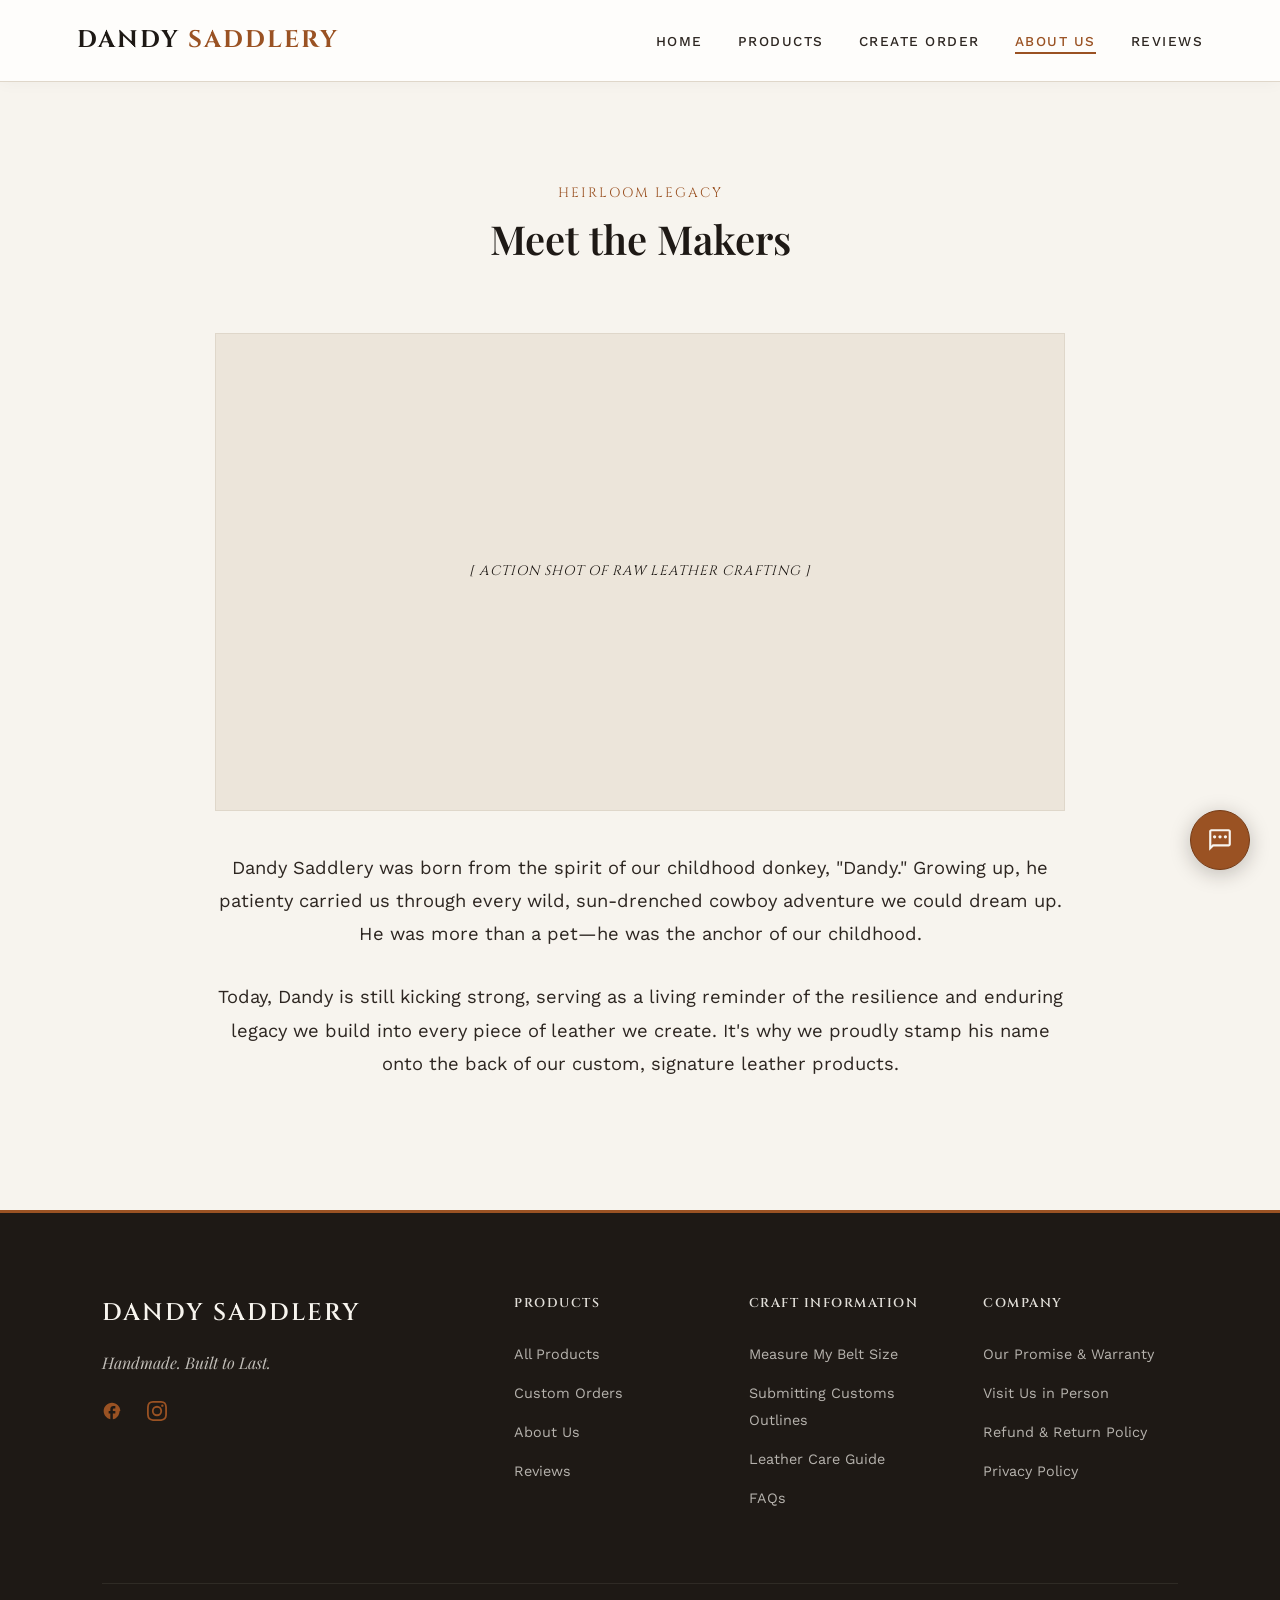
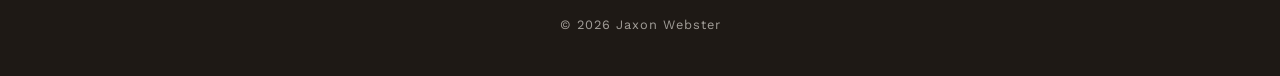
==== commit 48a0654a: "hero header" ====
--- a/about.html
+++ b/about.html
@@ -23,7 +23,7 @@
         <ul class="nav-links">
             <li><a href="index.html">Home</a></li>
             <li><a href="products.html">Products</a></li>
-            <li><a href="custom.html">Orders</a></li>
+            <li><a href="custom.html">Create Order</a></li>
             <li><a href="about.html" class="active">About Us</a></li>
             <li><a href="reviews.html">Reviews</a></li>
         </ul>
--- a/styles.css
+++ b/styles.css
@@ -253,15 +253,20 @@
 
 /* --- STATS COUNTER GRID --- */
 .stats-counter-section {
-    background-color: var(--bg-card); /* Changed from dark espresso to ivory */
-    color: var(--text-dark);          /* Changed from light text to muted dark text */
-    padding: 60px 8%;
+    background-color: var(--bg-card); 
+    color: var(--text-dark);          
+    /* Force exact top/bottom padding symmetry */
+    padding: 80px 8%; 
+    display: flex;
+    align-items: center;
+    justify-content: center;
 }
 
 .stats-grid {
     display: grid;
     grid-template-columns: repeat(auto-fit, minmax(200px, 1fr));
     gap: 40px;
+    width: 100%;
     max-width: 1000px;
     margin: 0 auto;
     text-align: center;
@@ -270,17 +275,22 @@
 .stat-item h3 {
     font-family: var(--font-heading);
     font-size: 3rem;
+    /* Force strict line-height matching the font size to clear out phantom space */
+    line-height: 1; 
     font-weight: 400;
-    color: var(--primary-color); /* Changed from light text to the rich brand off-black */
-    margin-bottom: 5px;
+    color: var(--primary-color); 
+    /* Explicit margin values to secure absolute spacing balance */
+    margin: 0 0 12px 0; 
 }
 
 .stat-item p {
     font-family: var(--font-display);
     font-size: 0.8rem;
+    line-height: 1.2;
     letter-spacing: 1.5px;
     text-transform: uppercase;
-    color: var(--accent-color); /* Keeps the elegant saddle-tan color for labels */
+    color: var(--accent-color);
+    margin: 0;
 }
 
 /* --- SECTIONS --- */
@@ -606,15 +616,15 @@
     color: var(--accent-color);
 }
 
-/* --- INTERACTIVE CAROUSEL POPUP --- */
+/* --- INTERACTIVE CAROUSEL POPUP (REDESIGNED) --- */
 .modal-overlay {
     position: fixed;
     top: 0;
     left: 0;
     width: 100%;
     height: 100%;
-    background-color: rgba(30, 25, 21, 0.5);
-    backdrop-filter: blur(4px);
+    background-color: rgba(30, 25, 21, 0.4);
+    backdrop-filter: blur(8px); /* Soft premium background blur */
     z-index: 2000;
     display: flex;
     align-items: center;
@@ -632,114 +642,154 @@
 .modal-wrapper {
     background-color: var(--bg-card);
     border: 1px solid var(--border-color);
-    padding: 40px;
-    max-width: 600px;
+    max-width: 650px;
     width: 90%;
     max-height: 90vh;
     overflow-y: auto;
-    border-radius: 4px;
+    border-radius: 12px; /* Smooth, modernized rounding layout */
     position: relative;
-    transform: translateY(25px) scale(0.98);
+    transform: translateY(20px) scale(0.98);
     transition: transform 0.4s cubic-bezier(0.25, 1, 0.5, 1);
-    box-shadow: 0 15px 40px rgba(0,0,0,0.12);
+    box-shadow: 0 20px 50px rgba(30, 25, 21, 0.15);
+    display: flex;
+    flex-direction: column;
 }
 
 .modal-overlay.active .modal-wrapper {
     transform: translateY(0) scale(1);
 }
 
+/* Elegant minimalist exit button positioned out of image boundaries */
 .modal-close {
     position: absolute;
     top: 15px;
-    right: 20px;
-    font-size: 1.8rem;
+    right: 15px;
+    font-size: 1.2rem;
+    font-weight: 300;
     cursor: pointer;
-    background: none;
-    border: none;
+    background: rgba(254, 253, 251, 0.85);
+    backdrop-filter: blur(4px);
+    border: 1px solid var(--border-color);
     color: var(--text-dark);
-    opacity: 0.5;
-    z-index: 10;
-    transition: opacity 0.2s ease;
+    width: 34px;
+    height: 34px;
+    border-radius: 50%;
+    display: flex;
+    align-items: center;
+    justify-content: center;
+    z-index: 2010;
+    transition: var(--transition-micro);
 }
 
 .modal-close:hover {
-    opacity: 1;
-}
-
-/* Carousel Layout */
+    background: #ffffff;
+    transform: scale(1.05);
+}
+
+/* --- BULLETPROOF POPUP IMAGE VIEWPORT --- */
 .carousel-container {
     position: relative;
     width: 100%;
-    margin-bottom: 25px;
+    background-color: #ece5da; 
+    border-radius: 12px 12px 0 0;
+    /* Remove explicit overflow rules here so the track can dictate scale */
 }
 
 .carousel-viewport {
     width: 100%;
-    aspect-ratio: 16/10;
+    /* 1. Remove aspect-ratio entirely so the height automatically adapts */
+    aspect-ratio: auto; 
     overflow: hidden;
 }
 
 .carousel-track {
     display: flex;
-    width: 300%;
+    width: 100%;
     height: 100%;
-    transition: transform 0.5s cubic-bezier(0.25, 1, 0.5, 1);
+    align-items: center; /* Centers shorter images vertically if they vary in height */
+    transition: transform 0.6s cubic-bezier(0.25, 1, 0.5, 1);
 }
 
 .carousel-slide {
-    width: 33.333%;
-    height: 100%;
-}
-
+    flex: 0 0 100%;
+    width: 100%;
+    /* Allows container to shrink or expand based on the natural image data inside */
+    height: auto; 
+    background-color: #ece5da;
+}
+
+/* 2. Absolute fit rule for the inner asset */
+.product-image {
+    width: 100%;
+    /* Forces the image to display 100% of its data with no cropping */
+    height: auto; 
+    object-fit: contain; 
+    display: block;
+}
+
+/* Refined Floating Overlay Arrow Controls */
 .carousel-btn {
     position: absolute;
     top: 50%;
     transform: translateY(-50%);
-    background: rgba(30, 25, 21, 0.7);
-    color: white;
-    border: none;
-    width: 36px;
-    height: 36px;
+    background: rgba(254, 253, 251, 0.8);
+    backdrop-filter: blur(4px);
+    border: 1px solid var(--border-color);
+    color: var(--text-dark);
+    width: 40px;
+    height: 40px;
+    border-radius: 50%;
     cursor: pointer;
-    font-size: 1.1rem;
+    font-size: 0.9rem;
     display: flex;
     align-items: center;
     justify-content: center;
     transition: var(--transition-micro);
     z-index: 2;
+    box-shadow: 0 2px 8px rgba(0,0,0,0.05);
 }
 
 .carousel-btn:hover {
-    background: var(--accent-color);
-}
-
-.carousel-prev { left: 10px; }
-.carousel-next { right: 10px; }
+    background: #ffffff;
+    color: var(--accent-color);
+    transform: translateY(-50%) scale(1.05);
+}
+
+.carousel-prev { left: 15px; }
+.carousel-next { right: 15px; }
+
+/* Shifted Padding rules exclusively inside lower text layout container */
+.modal-info {
+    padding: 35px 40px 40px;
+}
 
 .modal-info h2 {
     font-family: var(--font-heading);
-    font-size: 2rem;
-    margin-bottom: 5px;
+    font-size: 2.2rem;
+    line-height: 1.15;
+    margin-bottom: 4px;
 }
 
 .modal-desc {
-    margin: 15px 0;
+    margin: 20px 0 25px;
     font-size: 0.95rem;
+    color: var(--text-dark);
     opacity: 0.9;
+    line-height: 1.6;
 }
 
 .modal-reviews-section {
     border-top: 1px solid var(--border-color);
-    margin-top: 20px;
-    padding-top: 20px;
+    margin-top: 25px;
+    padding-top: 25px;
 }
 
 .modal-reviews-section h4 {
     font-family: var(--font-display);
-    font-size: 0.85rem;
+    font-size: 0.8rem;
     letter-spacing: 1.5px;
     text-transform: uppercase;
-    margin-bottom: 12px;
+    margin-bottom: 15px;
     color: var(--accent-color);
 }
 
@@ -747,10 +797,11 @@
     font-size: 0.9rem;
     font-style: italic;
     background-color: var(--bg-warm);
-    padding: 15px;
-    border-left: 2px solid var(--accent-color);
-    margin-bottom: 10px;
-    border-radius: 0 4px 4px 0;
+    padding: 16px 20px;
+    border-left: 3px solid var(--accent-color);
+    margin-bottom: 12px;
+    border-radius: 0 6px 6px 0;
+    line-height: 1.5;
 }
 
 /* --- LEATHER COLOR SWATCHES --- */
@@ -1375,4 +1426,9 @@
 
 #faq-drawer-toggle.active .caret-icon {
     transform: rotate(180deg);
+}
+.btn-secondary:hover {
+    background-color: #ffffff !important;
+    color: #1e1915 !important; /* Matches your dark text/leather tone */
+    transition: all 0.3s ease;
 }
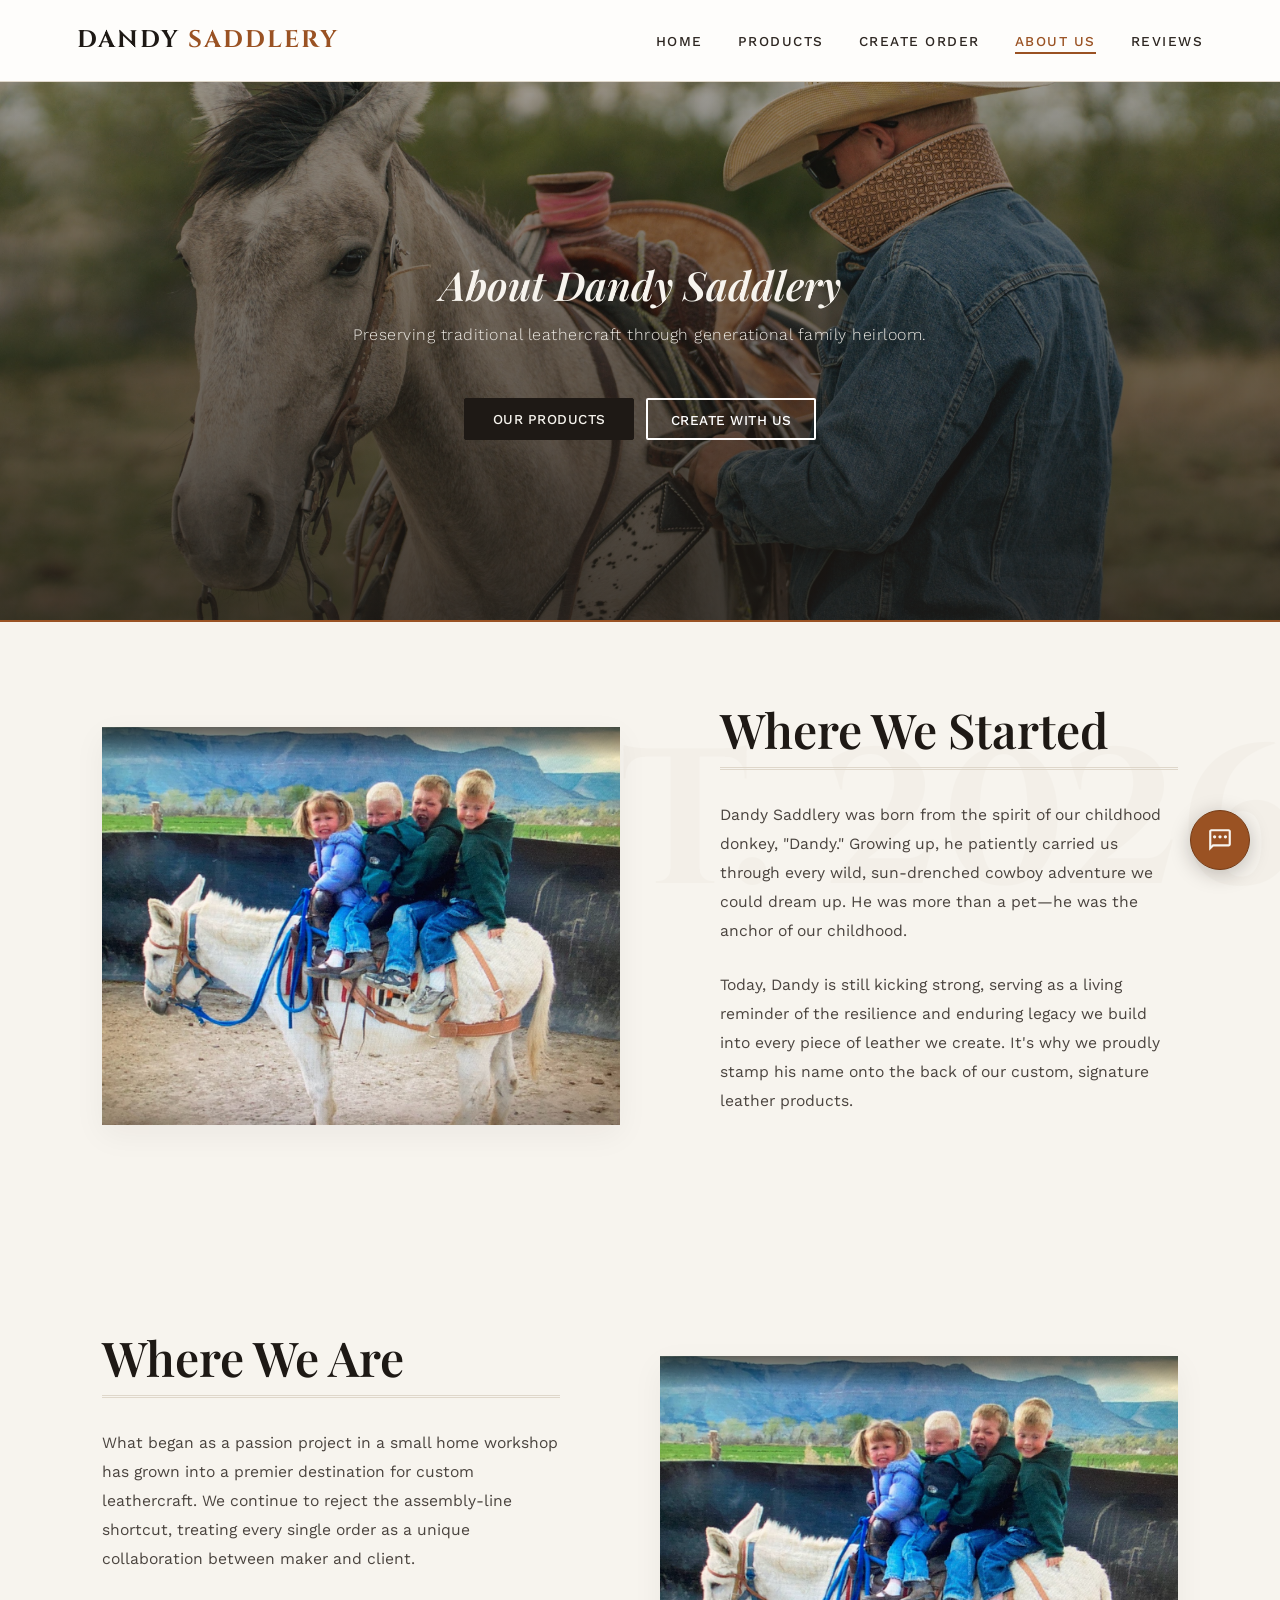
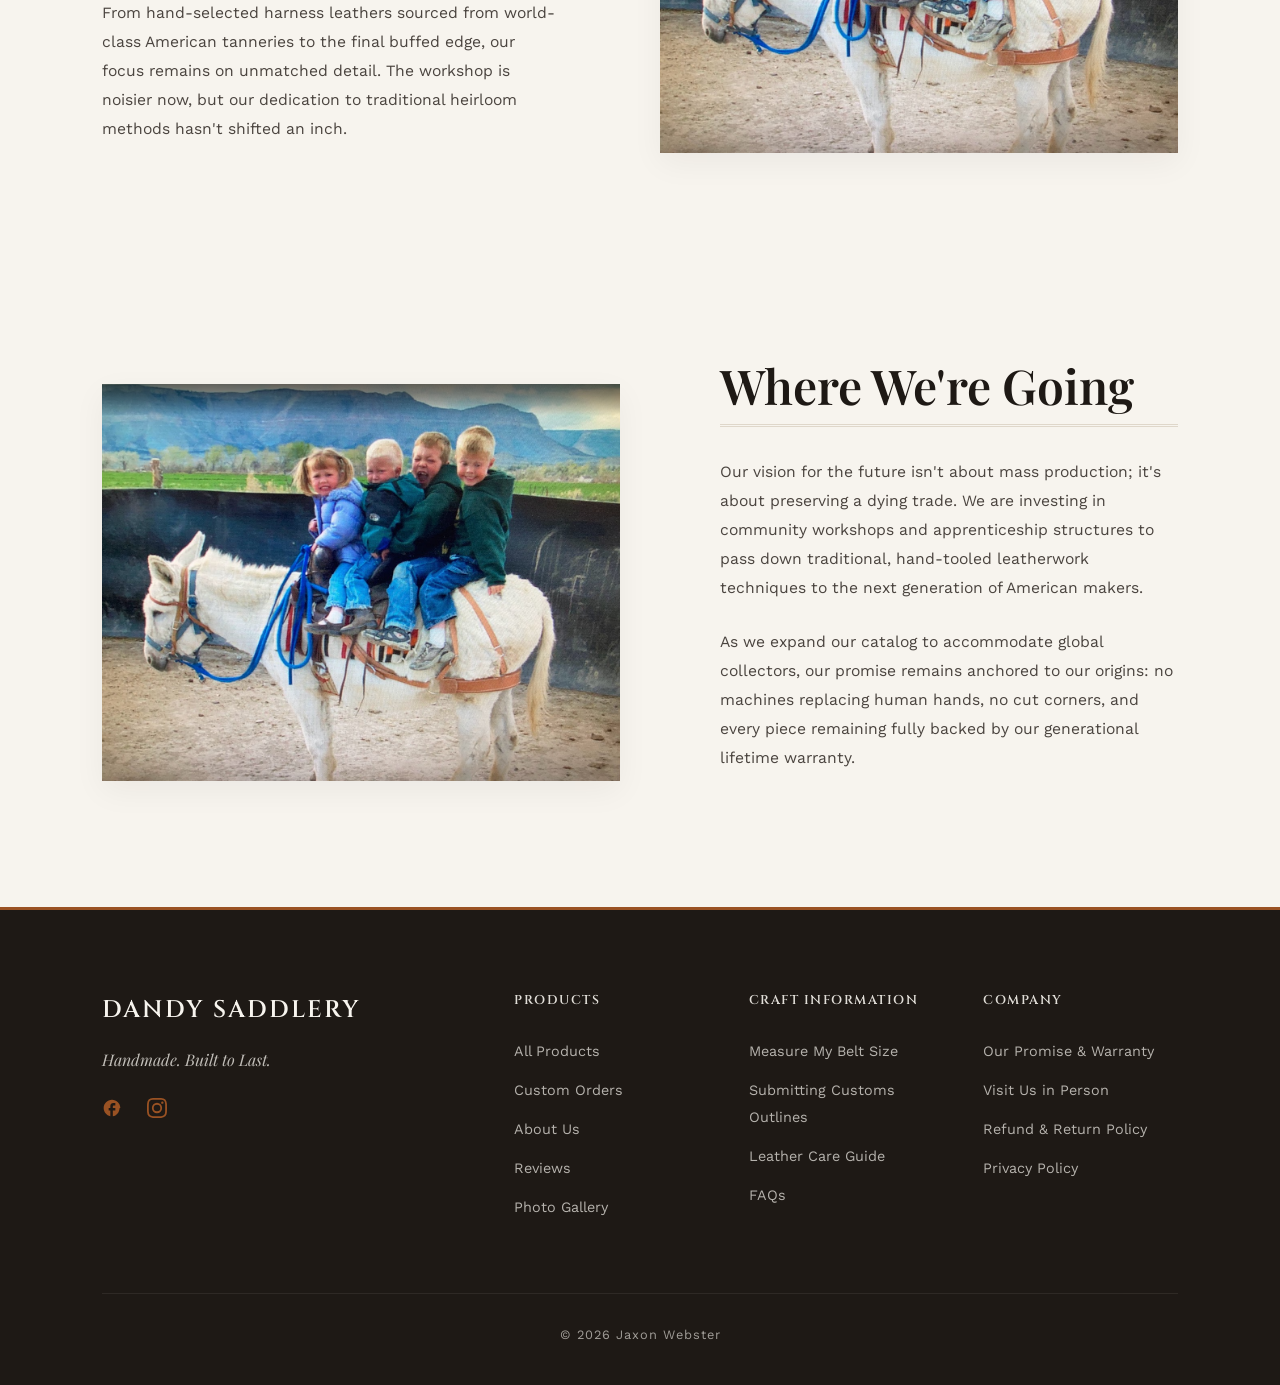
==== commit 2fa0ef96: "lots of changes on hero sections and about us page" ====
--- a/about.html
+++ b/about.html
@@ -29,22 +29,97 @@
         </ul>
     </nav>
 
-    <section class="section-padding">
-        <div class="section-header">
-            <p>Heirloom Legacy</p>
-            <h2>Meet the Makers</h2>
+    <!-- Premium Hero Section -->
+    <header class="hero" style="background-image: url('images/horseabout.jpg');">
+        <div class="hero-overlay"></div>
+        <div class="hero-content">
+            <h2>About Dandy Saddlery</h2>
+            <p>Preserving traditional leathercraft through generational family heirloom.</p>
+            
+            <div class="hero-actions" style="margin-top: 25px; display: flex; gap: 15px; justify-content: center; flex-wrap: wrap;">
+                <a href="products.html" class="btn">Our Products</a>
+                <a href="custom.html" class="btn btn-secondary" style="background-color: transparent; border: 2px solid #ffffff; color: #ffffff;">Create With Us</a>
+            </div>
         </div>
+    </header>
 
-        <div class="about-layout text-center">
-            <div class="image-placeholder" style="aspect-ratio: 16/9; margin-bottom: 40px;">
-                [ Action Shot of Raw Leather Crafting ]
+    <!-- SECTION ONE: Where We Started (Image Left, Text Right) -->
+    <section class="section-padding about-story-section animate-on-scroll">
+        <div class="about-watermark">EST. 2026</div>
+
+        <div class="about-luxury-container">
+            <div class="about-visual-side">
+                <div class="photo-saddle-stitch">
+                    <img src="images/Dandy.png" alt="Dandy Saddlery Childhood Origins">
+                </div>
             </div>
-            <p class="about-lead">
-                Dandy Saddlery was born from the spirit of our childhood donkey, "Dandy." Growing up, he patienty carried us through every wild, sun-drenched cowboy adventure we could dream up. He was more than a pet—he was the anchor of our childhood.
-            </p>
-            <p>
-                Today, Dandy is still kicking strong, serving as a living reminder of the resilience and enduring legacy we build into every piece of leather we create. It's why we proudly stamp his name onto the back of our custom, signature leather products.
-            </p>
+            
+            <div class="about-narrative-side">
+                <div class="tooled-header-wrap">
+                    <h2 class="narrative-title">Where We Started</h2>
+                    <span class="tooling-mark"></span>
+                </div>
+                
+                <p class="about-body-text">
+                    Dandy Saddlery was born from the spirit of our childhood donkey, "Dandy." Growing up, he patiently carried us through every wild, sun-drenched cowboy adventure we could dream up. He was more than a pet—he was the anchor of our childhood.
+                </p>
+                <p class="about-body-text">
+                    Today, Dandy is still kicking strong, serving as a living reminder of the resilience and enduring legacy we build into every piece of leather we create. It's why we proudly stamp his name onto the back of our custom, signature leather products.
+                </p>
+            
+            </div>
+        </div>
+    </section>
+
+    <!-- SECTION TWO: Where We Are (Mirrored: Text Left, Image Right) -->
+    <section class="section-padding about-story-section animate-on-scroll">
+        <div class="about-luxury-container layout-mirrored">
+            <div class="about-narrative-side">
+                <div class="tooled-header-wrap">
+                    <h2 class="narrative-title">Where We Are</h2>
+                    <span class="tooling-mark"></span>
+                </div>
+                
+                <p class="about-body-text">
+                    What began as a passion project in a small home workshop has grown into a premier destination for custom leathercraft. We continue to reject the assembly-line shortcut, treating every single order as a unique collaboration between maker and client.
+                </p>
+                <p class="about-body-text">
+                    From hand-selected harness leathers sourced from world-class American tanneries to the final buffed edge, our focus remains on unmatched detail. The workshop is noisier now, but our dedication to traditional heirloom methods hasn't shifted an inch.
+                </p>
+            
+            </div>
+
+            <div class="about-visual-side">
+                <div class="photo-saddle-stitch">
+                    <img src="images/Dandy.png" alt="Dandy Saddlery Workshop Present Day">
+                </div>
+            </div>
+        </div>
+    </section>
+
+    <!-- SECTION THREE: Where We're Going (Image Left, Text Right) -->
+    <section class="section-padding about-story-section animate-on-scroll">
+        <div class="about-luxury-container">
+            <div class="about-visual-side">
+                <div class="photo-saddle-stitch">
+                    <img src="images/Dandy.png" alt="Dandy Saddlery Future Vision">
+                </div>
+            </div>
+            
+            <div class="about-narrative-side">
+                <div class="tooled-header-wrap">
+                    <h2 class="narrative-title">Where We're Going</h2>
+                    <span class="tooling-mark"></span>
+                </div>
+                
+                <p class="about-body-text">
+                    Our vision for the future isn't about mass production; it's about preserving a dying trade. We are investing in community workshops and apprenticeship structures to pass down traditional, hand-tooled leatherwork techniques to the next generation of American makers.
+                </p>
+                <p class="about-body-text">
+                    As we expand our catalog to accommodate global collectors, our promise remains anchored to our origins: no machines replacing human hands, no cut corners, and every piece remaining fully backed by our generational lifetime warranty.
+                </p>
+            
+            </div>
         </div>
     </section>
 
@@ -70,6 +145,7 @@
                         <li><a href="custom.html">Custom Orders</a></li>
                         <li><a href="about.html">About Us</a></li>
                         <li><a href="reviews.html">Reviews</a></li>
+                        <li><a href="gallery.html">Photo Gallery</a></li>
                     </ul>
                 </div>
                 <div class="footer-col">
--- a/styles.css
+++ b/styles.css
@@ -1431,4 +1431,607 @@
     background-color: #ffffff !important;
     color: #1e1915 !important; /* Matches your dark text/leather tone */
     transition: all 0.3s ease;
+}
+/* ==========================================================================
+   GLOBAL HERO BUTTON TRACK FIX (Locks side-by-side, forced identical sizing)
+   ========================================================================== */
+.hero-actions {
+    display: flex !important;
+    flex-direction: row !important;       /* Locks them side-by-side everywhere */
+    justify-content: center !important;   /* Centers the group on the screen */
+    align-items: center !important;       /* Aligns heights perfectly */
+    gap: 12px !important;                 /* Uniform spacing between them */
+    margin-top: 25px !important;
+    width: 100% !important;
+}
+
+.hero-actions .btn, 
+.hero-actions .btn-secondary {
+    display: inline-block !important;
+    box-sizing: border-box !important;    /* Ensures borders don't alter height math */
+    
+    /* Perfect dimensional alignment */
+    height: 42px !important;              
+    line-height: 24px !important;         
+    padding: 8px 0 !important;            /* Replaced side padding with 0 so text centers flawlessly */
+    
+    /* Typography settings */
+    font-size: 0.85rem !important;        
+    font-weight: 500 !important;
+    letter-spacing: 0.5px !important;
+    text-anchor: middle !important;
+    text-align: center !important;
+    
+    /* Strict text line locks */
+    white-space: nowrap !important;       /* Absolutely forces text to stay on one single line */
+    
+    /* FIXED IDENTICAL SIZING (Safeguards identical twins on all screens) */
+    width: 170px !important;              
+    min-width: 170px !important;          
+    max-width: 170px !important;          
+}
+/* ==========================================
+   CLEAN MINIMALIST TOGGLE CONTROLS BAR WITH BADGES
+   ========================================== */
+.catalog-action-bar {
+    display: flex;
+    align-items: center;
+    flex-wrap: wrap;
+    max-width: 1200px;
+    margin: 0 auto 40px;
+    padding: 12px 0;
+    background-color: transparent;
+    gap: 12px;
+}
+
+/* High-End Action Trigger Button Style */
+.btn-toggle-panel {
+    background-color: transparent;
+    border: 1px solid var(--text-dark, #1e1915);
+    color: var(--text-dark, #1e1915);
+    padding: 10px 20px;
+    font-size: 0.85rem;
+    font-weight: 600;
+    text-transform: uppercase;
+    letter-spacing: 1px;
+    cursor: pointer;
+    display: flex;
+    align-items: center;
+    gap: 10px;
+    transition: all 0.2s ease;
+    flex-shrink: 0;
+}
+
+.btn-toggle-panel:hover {
+    background-color: var(--text-dark, #1e1915);
+    color: #ffffff;
+}
+
+/* Active Filter Badge Container & Styling */
+.active-badges-container {
+    display: flex;
+    align-items: center;
+    flex-wrap: wrap;
+    gap: 8px;
+}
+
+.badge {
+    display: inline-flex;
+    align-items: center;
+    background-color: #f2ede4;
+    border: 1px solid #dcd1c4;
+    color: var(--text-dark, #1e1915);
+    padding: 6px 12px;
+    font-size: 0.8rem;
+    font-weight: 600;
+    text-transform: uppercase;
+    letter-spacing: 0.5px;
+    cursor: pointer;
+    transition: all 0.2s ease;
+}
+
+.badge:hover {
+    background-color: #e8ded2;
+    border-color: var(--accent-color, #8b5a2b);
+    color: var(--accent-color, #8b5a2b);
+}
+
+.badge .badge-close {
+    margin-left: 8px;
+    font-size: 1rem;
+    line-height: 1;
+    font-weight: 400;
+}
+
+/* ==========================================
+   SLIDE-OUT FILTER SIDE PANEL DRAWER
+   ========================================== */
+.panel-overlay {
+    position: fixed;
+    top: 0;
+    left: 0;
+    width: 100%;
+    height: 100%;
+    background-color: rgba(30, 25, 21, 0.4);
+    z-index: 1000;
+    opacity: 0;
+    visibility: hidden;
+    transition: opacity 0.3s ease, visibility 0.3s ease;
+    backdrop-filter: blur(2px);
+}
+
+.panel-overlay.active {
+    opacity: 1;
+    visibility: visible;
+}
+
+.side-filter-panel {
+    position: fixed;
+    top: 0;
+    left: -380px; 
+    width: 350px;
+    max-width: 85vw;
+    height: 100%;
+    background-color: #ffffff;
+    z-index: 1001;
+    box-shadow: 5px 0 25px rgba(0,0,0,0.15);
+    display: flex;
+    flex-direction: column;
+    transition: left 0.3s cubic-bezier(0.4, 0, 0.2, 1);
+    padding: 30px;
+    box-sizing: border-box;
+    overflow-y: auto;
+}
+
+.panel-overlay.active .side-filter-panel {
+    left: 0;
+}
+
+.panel-header {
+    display: flex;
+    justify-content: space-between;
+    align-items: center;
+    margin-bottom: 30px;
+    padding-bottom: 15px;
+    border-bottom: 1px solid #f2ede4;
+}
+
+.panel-title {
+    font-size: 1.1rem;
+    font-weight: 700;
+    text-transform: uppercase;
+    letter-spacing: 1px;
+    color: var(--text-dark, #1e1915);
+}
+
+.panel-close-btn {
+    background: none;
+    border: none;
+    font-size: 1.75rem;
+    cursor: pointer;
+    color: var(--text-dark, #1e1915);
+    line-height: 1;
+    padding: 0;
+}
+
+.filter-section {
+    display: flex;
+    flex-direction: column;
+    gap: 14px;
+    margin-bottom: 25px;
+}
+
+.control-label {
+    font-size: 0.8rem;
+    font-weight: 700;
+    text-transform: uppercase;
+    letter-spacing: 1.5px;
+    color: var(--text-dark, #1e1915);
+}
+
+.filter-pills {
+    display: flex;
+    flex-wrap: wrap;
+    gap: 8px;
+}
+
+.pill {
+    background: #ffffff;
+    border: 1px solid #dcd1c4;
+    padding: 8px 14px;
+    font-size: 0.8rem;
+    font-weight: 500;
+    font-family: inherit;
+    color: var(--text-dark, #1e1915);
+    cursor: pointer;
+    transition: all 0.2s ease;
+    user-select: none;
+}
+
+.pill:hover {
+    border-color: var(--accent-color, #8b5a2b);
+    color: var(--accent-color, #8b5a2b);
+}
+
+.pill.active {
+    background-color: var(--text-dark, #1e1915);
+    color: #ffffff;
+    border-color: var(--text-dark, #1e1915);
+}
+
+.filter-divider {
+    height: 1px;
+    background-color: #f2ede4;
+    margin: 10px 0 20px 0;
+}
+
+/* ==========================================
+   GRID RESOLUTION LOCKS
+   ========================================== */
+.product-grid {
+    display: grid !important;
+    grid-template-columns: repeat(3, 1fr) !important; 
+    gap: 30px !important;
+    max-width: 1200px;
+    margin: 0 auto;
+}
+
+@media (max-width: 768px) {
+    .catalog-action-bar {
+        padding: 12px 15px;
+    }
+    .product-grid {
+        grid-template-columns: repeat(2, 1fr) !important;
+        gap: 15px !important;
+    }
+}
+
+@media (max-width: 480px) {
+    .product-grid {
+        grid-template-columns: repeat(2, 1fr) !important;
+        gap: 10px !important;
+        padding: 0 5px !important;
+    }
+    .product-card {
+        padding: 8px !important;
+    }
+    .product-card h3 {
+        font-size: 0.95rem !important;
+        margin: 8px 0 4px !important;
+    }
+    .product-price {
+        font-size: 0.85rem !important;
+        margin-bottom: 8px !important;
+    }
+    .product-card .btn {
+        padding: 6px 4px !important;
+        font-size: 0.75rem !important;
+    }
+}
+/* ==========================================
+   PRODUCT CARD HEIGHT & BUTTON ALIGNMENT FIX
+   ========================================== */
+.product-grid .product-card {
+    display: flex !important;
+    flex-direction: column !important;
+    justify-content: flex-start !important;
+    height: 100% !important; /* Force cards in the same row to be equal height */
+}
+
+.product-grid .product-card .btn-details {
+    margin-top: auto !important; /* Anchors the button to the uniform bottom edge */
+}
+
+/* ==========================================================
+   PREMIUM SADDLE-STITCHED ABOUT US PAGE STYLES
+   ========================================================== */
+
+/* --- GLOBAL PAGE TITLE BLOCK --- */
+.page-title-header {
+    text-align: center;
+    padding: 100px 8% 10px;
+    background-color: var(--bg-warm);
+}
+
+.page-subtitle {
+    font-family: var(--font-display);
+    font-size: 0.8rem;
+    color: var(--accent-color);
+    text-transform: uppercase;
+    letter-spacing: 3px;
+    display: block;
+    margin-bottom: 10px;
+}
+
+.page-main-title {
+    font-family: var(--font-heading);
+    font-size: 3.5rem;
+    font-weight: 600;
+    color: var(--primary-color);
+    margin-bottom: 0;
+}
+
+/* --- SECTION CONTAINER ARCHITECTURE --- */
+.about-story-section {
+    position: relative;
+    overflow: hidden;
+    background-color: var(--bg-warm);
+    padding: 80px 8% 100px;
+}
+
+.section-alt-bg {
+    background-color: var(--bg-card);
+}
+
+.about-luxury-container {
+    display: grid;
+    grid-template-columns: 1.05fr 0.95fr;
+    gap: 90px;
+    max-width: 1200px;
+    margin: 0 auto;
+    align-items: center;
+    position: relative;
+    z-index: 2;
+}
+
+.layout-mirrored {
+    grid-template-columns: 0.95fr 1.05fr;
+}
+
+/* --- BACKGROUND WATERMARK EFFECT --- */
+.about-watermark {
+    position: absolute;
+    top: 40px;
+    right: -20px;
+    font-family: var(--font-display);
+    font-size: 12rem;
+    font-weight: 700;
+    color: var(--border-color);
+    opacity: 0.15;
+    pointer-events: none;
+    user-select: none;
+}
+
+/* --- HAND-STITCHED LEATHER PHOTO PLATFORM --- */
+.about-visual-side {
+    position: relative;
+}
+
+/* ==========================================================
+   PIERCED SADDLE-STITCH PHOTO ENGINE (NO BOX / NO CARD)
+   ========================================================== */
+
+.about-visual-side {
+    position: relative;
+    display: block;
+    width: 100%;
+}
+
+/* Removes the overlay stitching details */
+.photo-saddle-stitch::before {
+    display: none; 
+}
+
+/* Keeps your images clean, aligned, and beautifully bounded */
+.photo-saddle-stitch img {
+    width: 100%;
+    height: auto;
+    max-height: 520px;
+    object-fit: cover;
+    display: block;
+    box-shadow: 0 10px 30px rgba(30, 25, 21, 0.05);
+}
+
+.photo-saddle-stitch img {
+    width: 100%;
+    height: auto;
+    max-height: 520px;
+    object-fit: cover;
+    display: block;
+    position: relative;
+    z-index: 1;
+    
+    /* Soft shadow to separate the raw photo edge from your page background background */
+    box-shadow: 0 10px 30px rgba(30, 25, 21, 0.05);
+}
+
+/* Moving the caption styling safely down below the non-card picture edge */
+.about-frame-caption {
+    display: flex;
+    align-items: center;
+    gap: 15px;
+    margin-top: 18px;
+    padding: 0 4px;
+}
+
+.about-frame-caption {
+    display: flex;
+    align-items: center;
+    gap: 15px;
+    margin-top: 15px;
+}
+
+.about-frame-caption .caption-line {
+    height: 1px;
+    width: 30px;
+    background-color: var(--accent-color);
+}
+
+.about-frame-caption p {
+    font-family: var(--font-display);
+    font-size: 0.7rem;
+    letter-spacing: 2px;
+    text-transform: uppercase;
+    color: var(--accent-color);
+}
+
+/* --- TYPOGRAPHY & HOT-IRON TOOLING MARKS --- */
+.about-narrative-side {
+    padding-left: 10px;
+}
+
+.layout-mirrored .about-narrative-side {
+    padding-left: 0;
+    padding-right: 10px;
+}
+
+.narrative-badge {
+    font-family: var(--font-display);
+    font-size: 0.75rem;
+    font-weight: 600;
+    text-transform: uppercase;
+    letter-spacing: 3px;
+    color: var(--accent-color);
+    display: block;
+    margin-bottom: 12px;
+}
+
+/* Premium hot-iron header stamp housing */
+.tooled-header-wrap {
+    position: relative;
+    display: inline-block;
+    margin-bottom: 30px;
+    width: 100%;
+}
+
+.narrative-title {
+    font-family: var(--font-heading);
+    font-size: 3rem;
+    line-height: 1.15;
+    color: var(--primary-color);
+    margin: 0;
+}
+
+/* Hot-iron edge tooling accent line detail */
+.tooling-mark {
+    display: block;
+    width: 100%;
+    height: 3px;
+    border-top: 1px solid var(--border-color);
+    border-bottom: 1px solid var(--border-color); /* Simulates dual-line groover tools */
+    margin-top: 10px;
+}
+
+.about-narrative-side .about-body-text {
+    font-family: var(--font-body);
+    font-size: 0.98rem;
+    line-height: 1.85;
+    color: var(--text-dark);
+    opacity: 0.85;
+    margin-bottom: 25px;
+}
+
+.about-narrative-side .about-body-text:last-of-type {
+    margin-bottom: 35px;
+}
+
+/* Craft Stamp Details */
+.makers-mark-signature {
+    display: flex;
+    align-items: center;
+    gap: 12px;
+    padding-top: 25px;
+    border-top: 1px dashed var(--border-color); /* Keeps the structural stitch layout theme */
+}
+
+.makers-mark-signature .stamp-icon {
+    color: var(--accent-color);
+    font-size: 0.9rem;
+}
+
+.makers-mark-signature .stamp-text {
+    font-family: var(--font-display);
+    font-size: 0.75rem;
+    text-transform: uppercase;
+    letter-spacing: 2px;
+    color: var(--primary-color);
+    margin: 0;
+}
+
+/* ==========================================================
+   RESPONSIVE LAYOUT CONSTRAINTS
+   ========================================================== */
+@media (max-width: 1024px) {
+    .about-story-section { padding: 70px 5%; }
+    .about-luxury-container, .layout-mirrored { gap: 40px; grid-template-columns: 1fr; }
+    .narrative-title { font-size: 2.5rem; }
+    .page-main-title { font-size: 2.8rem; }
+    .about-luxury-container { grid-template-columns: 1fr !important; }
+    .about-image-frame { padding: 0; }
+    .about-narrative-side { padding: 0 !important; text-align: center; }
+    .makers-mark-signature { justify-content: center; }
+}
+@media (max-width: 768px) {
+    /* 1. Ensures all layout wrappers collapse into a single vertical column stack */
+    .about-luxury-container, 
+    .layout-mirrored {
+        grid-template-columns: 1fr !important;
+        gap: 40px; /* Uniform breathing room between elements */
+    }
+
+    /* 2. Forces the narrative blocks to always drop below the images on small screens */
+    .about-narrative-side {
+        order: 2; /* Moves text to the second position inside the column */
+        padding-left: 0 !important;
+        padding-right: 0 !important;
+        text-align: center;
+    }
+
+    /* 3. Forces the visual image blocks to always jump to the top of the column */
+    .about-visual-side {
+        order: 1; /* Pulls image to the first position inside the column */
+    }
+
+    /* 4. Resets and cleans up your previous editorial framing shifts for mobile viewports */
+    .about-watermark { 
+        display: none; 
+    }
+    
+    .about-image-frame { 
+        transform: translateX(0) !important; 
+        padding: 0; 
+    }
+    
+    .makers-mark-signature { 
+        justify-content: center; 
+    }
+}
+/* ==========================================================
+   GLOBAL NARROW HERO (Default for all interior pages)
+   ========================================================== */
+@media (min-width: 993px) {
+    .hero {
+        height: 60vh !important;       
+        min-height: 280px !important;  
+        padding: 40px 20px !important; 
+    }
+
+    .hero-content h2 {
+        font-size: 2.5rem !important;  
+        margin-bottom: 12px !important;
+    }
+    
+    .hero-content p {
+        font-size: 1rem !important;
+    }
+}
+
+/* ==========================================================
+   HOMEPAGE HERO EXCEPTION (Restores original grand sizing)
+   ========================================================== */
+@media (min-width: 993px) {
+    .home-page .hero {
+        height: 75vh !important;       /* Back to your original large height */
+        min-height: 500px !important;  /* Back to your original minimum desktop baseline */
+        padding: 20px !important; 
+    }
+
+    .home-page .hero-content h2 {
+        font-size: 3.5rem !important;  /* Back to your original bold typography scaling */
+        margin-bottom: 25px !important;
+    }
+    
+    .home-page .hero-content p {
+        font-size: 1.15rem !important;
+    }
 }
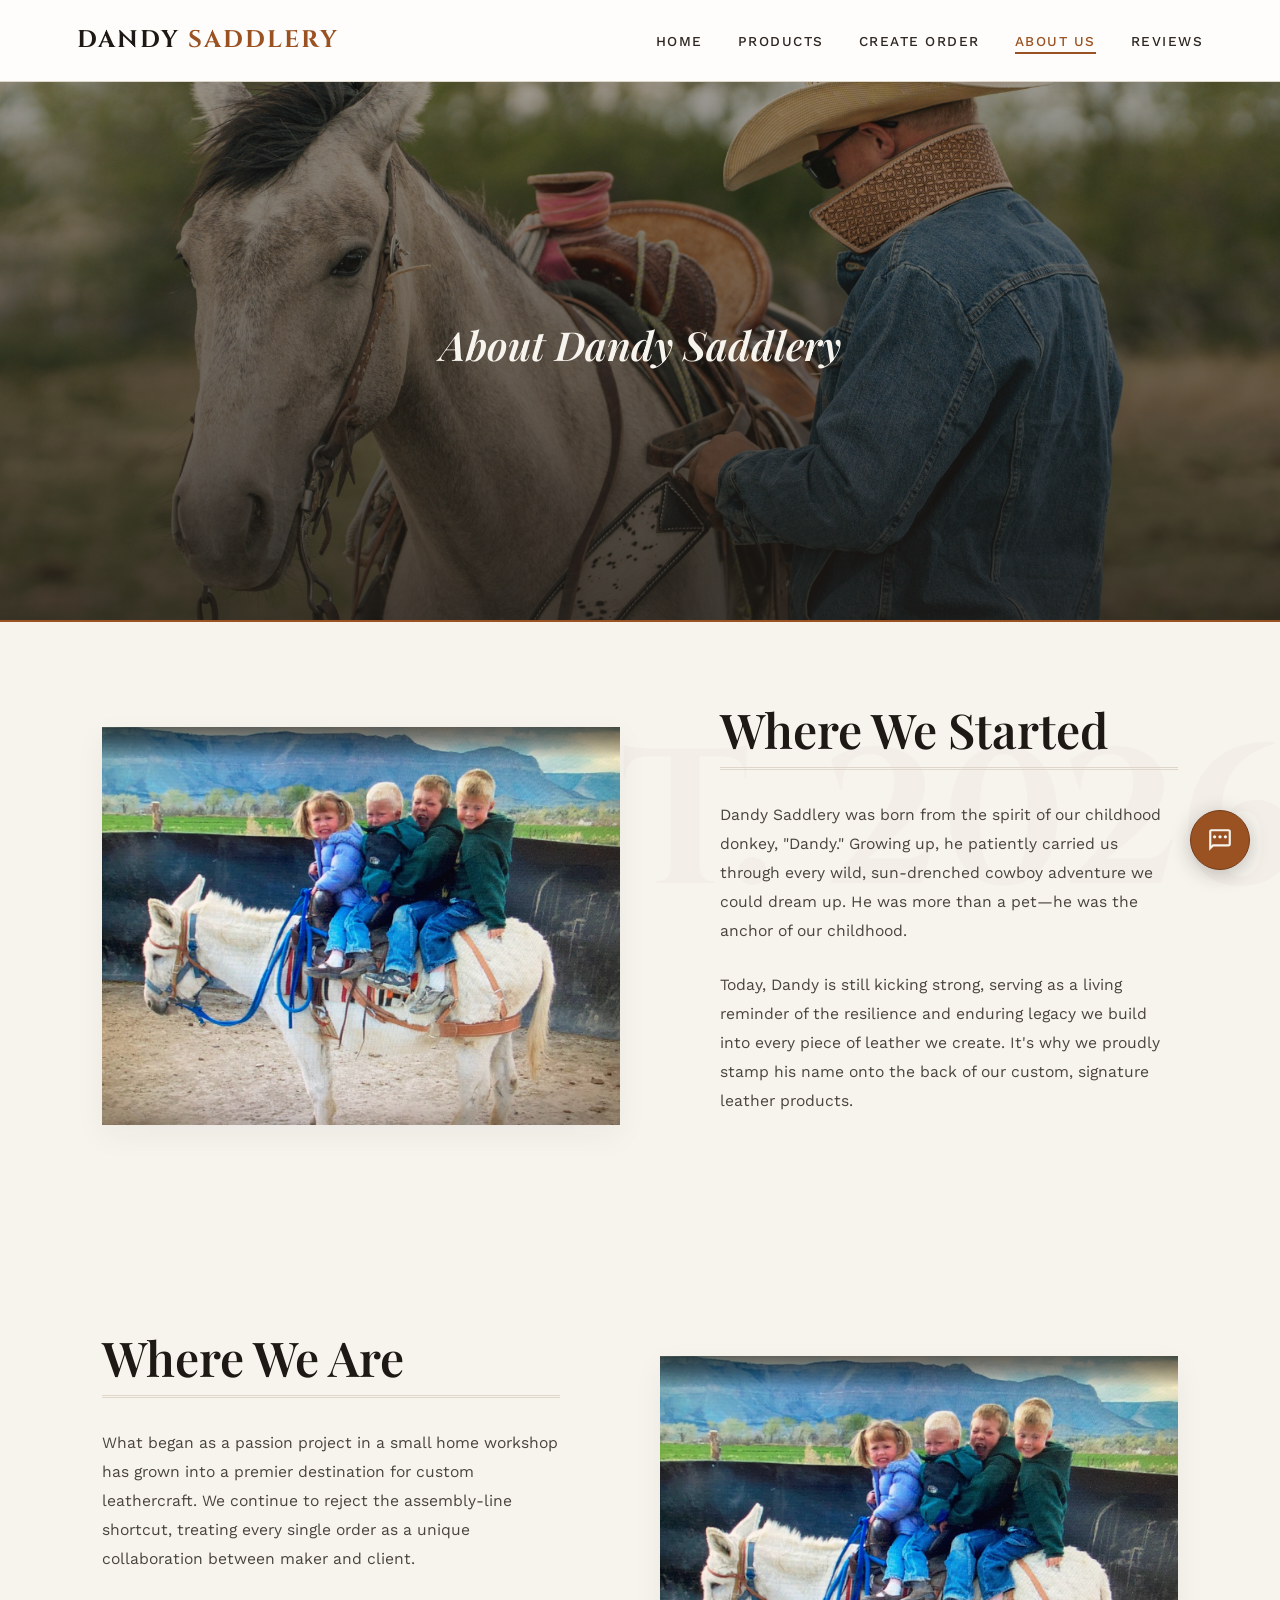
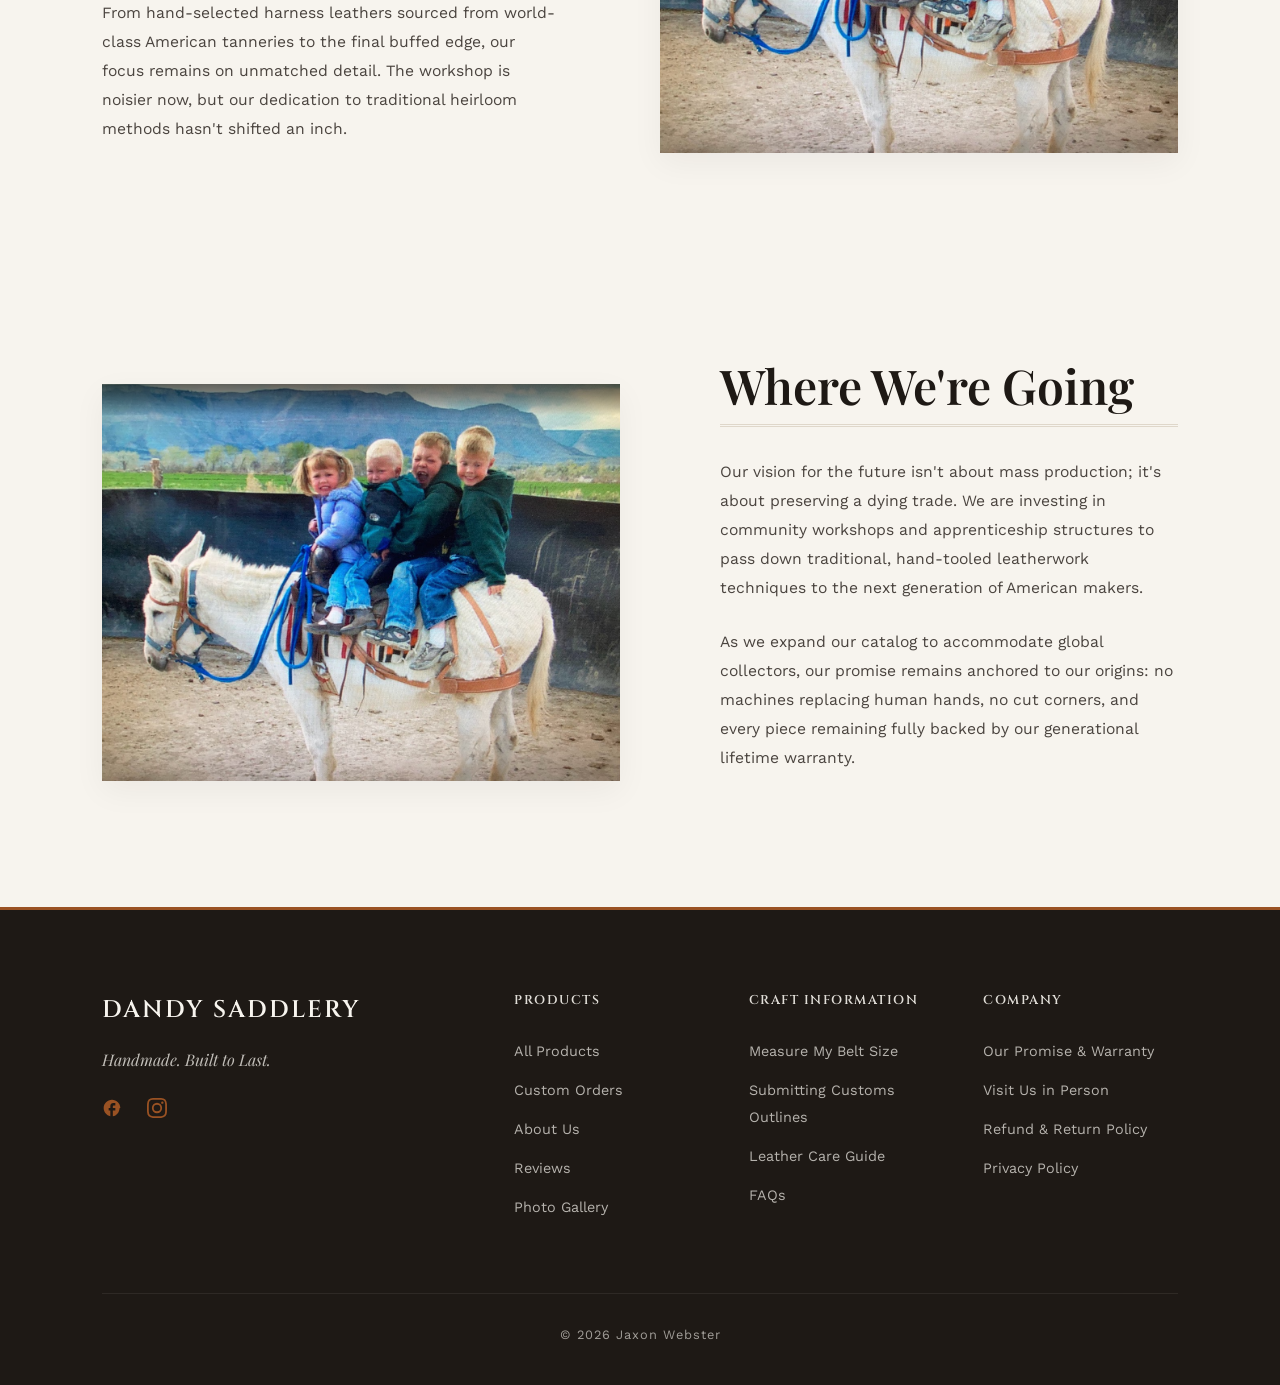
==== commit baec224a: "hero sections test" ====
--- a/about.html
+++ b/about.html
@@ -34,12 +34,6 @@
         <div class="hero-overlay"></div>
         <div class="hero-content">
             <h2>About Dandy Saddlery</h2>
-            <p>Preserving traditional leathercraft through generational family heirloom.</p>
-            
-            <div class="hero-actions" style="margin-top: 25px; display: flex; gap: 15px; justify-content: center; flex-wrap: wrap;">
-                <a href="products.html" class="btn">Our Products</a>
-                <a href="custom.html" class="btn btn-secondary" style="background-color: transparent; border: 2px solid #ffffff; color: #ffffff;">Create With Us</a>
-            </div>
         </div>
     </header>
 
--- a/styles.css
+++ b/styles.css
@@ -1479,7 +1479,10 @@
     flex-wrap: wrap;
     max-width: 1200px;
     margin: 0 auto 40px;
-    padding: 12px 0;
+    
+    /* FIX: 0px on top, 12px on the sides/bottom to eliminate internal top space */
+    padding: 0 0 12px; 
+    
     background-color: transparent;
     gap: 12px;
 }
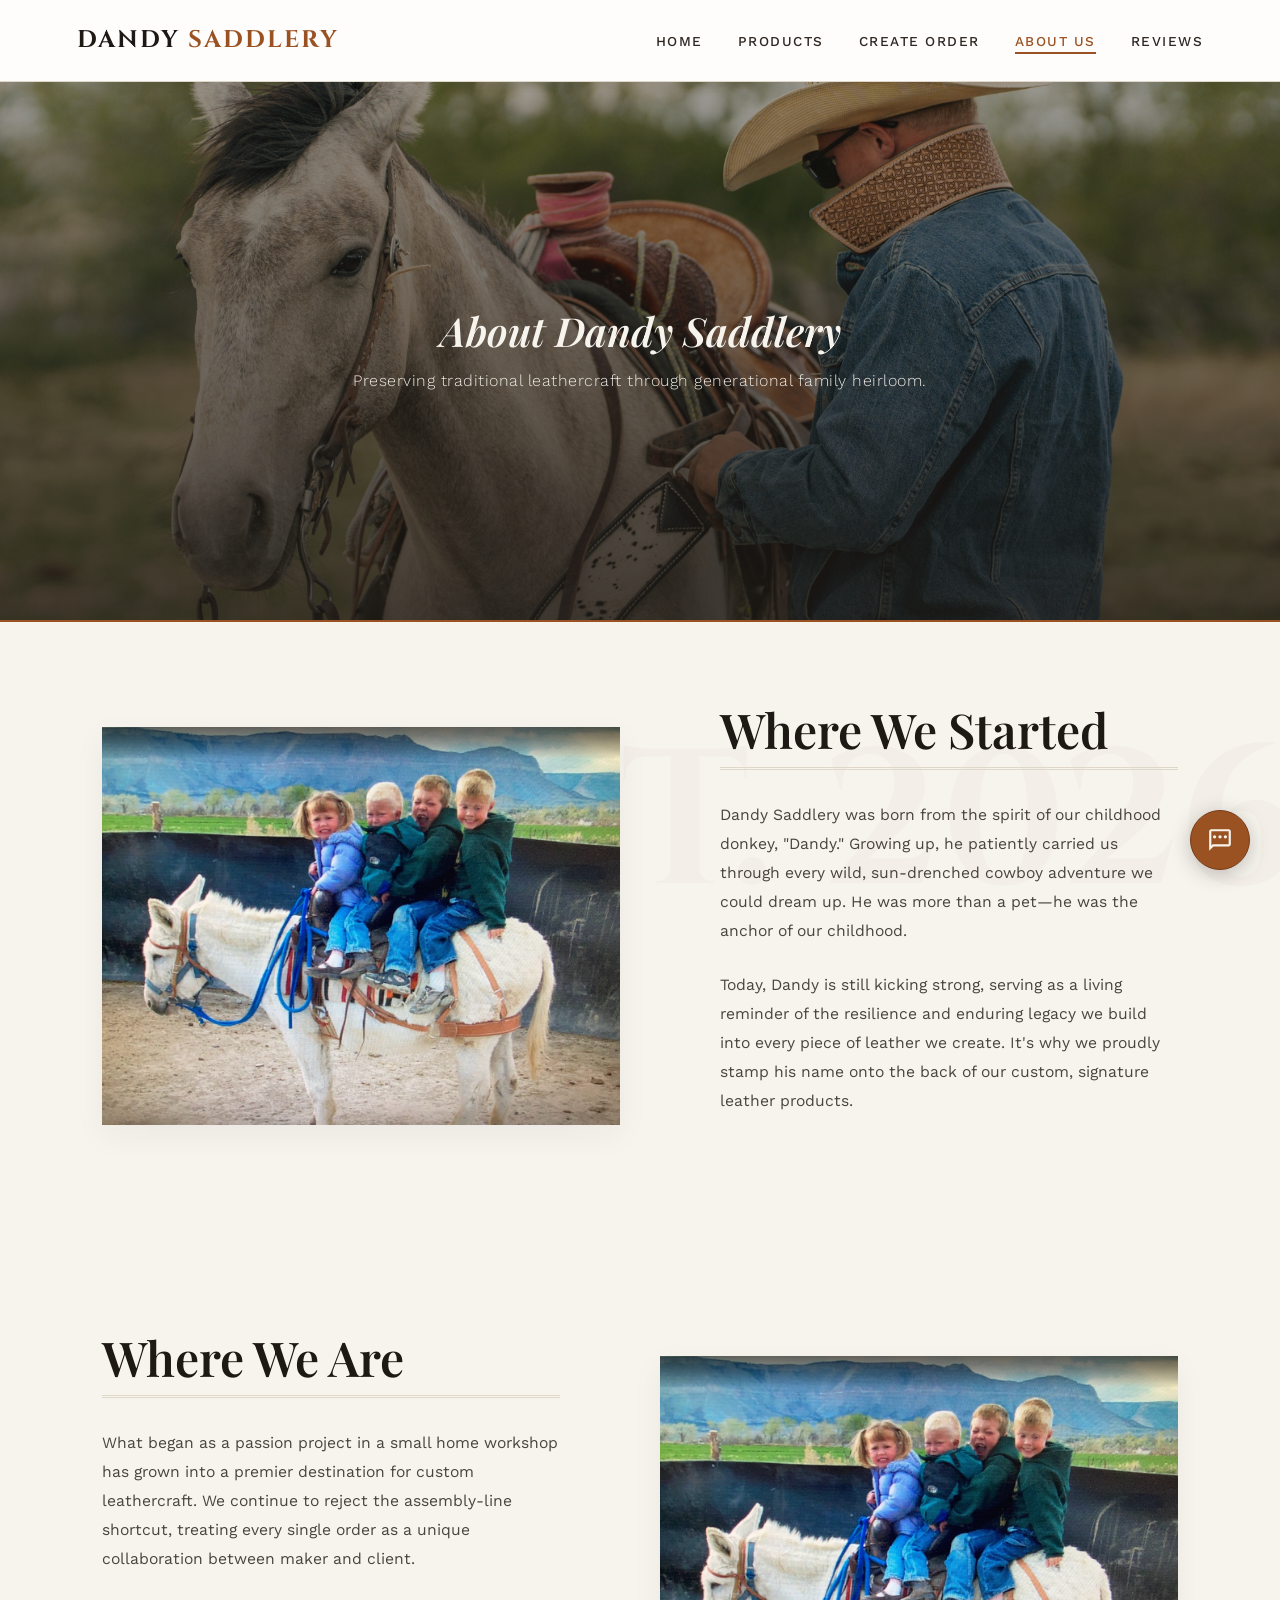
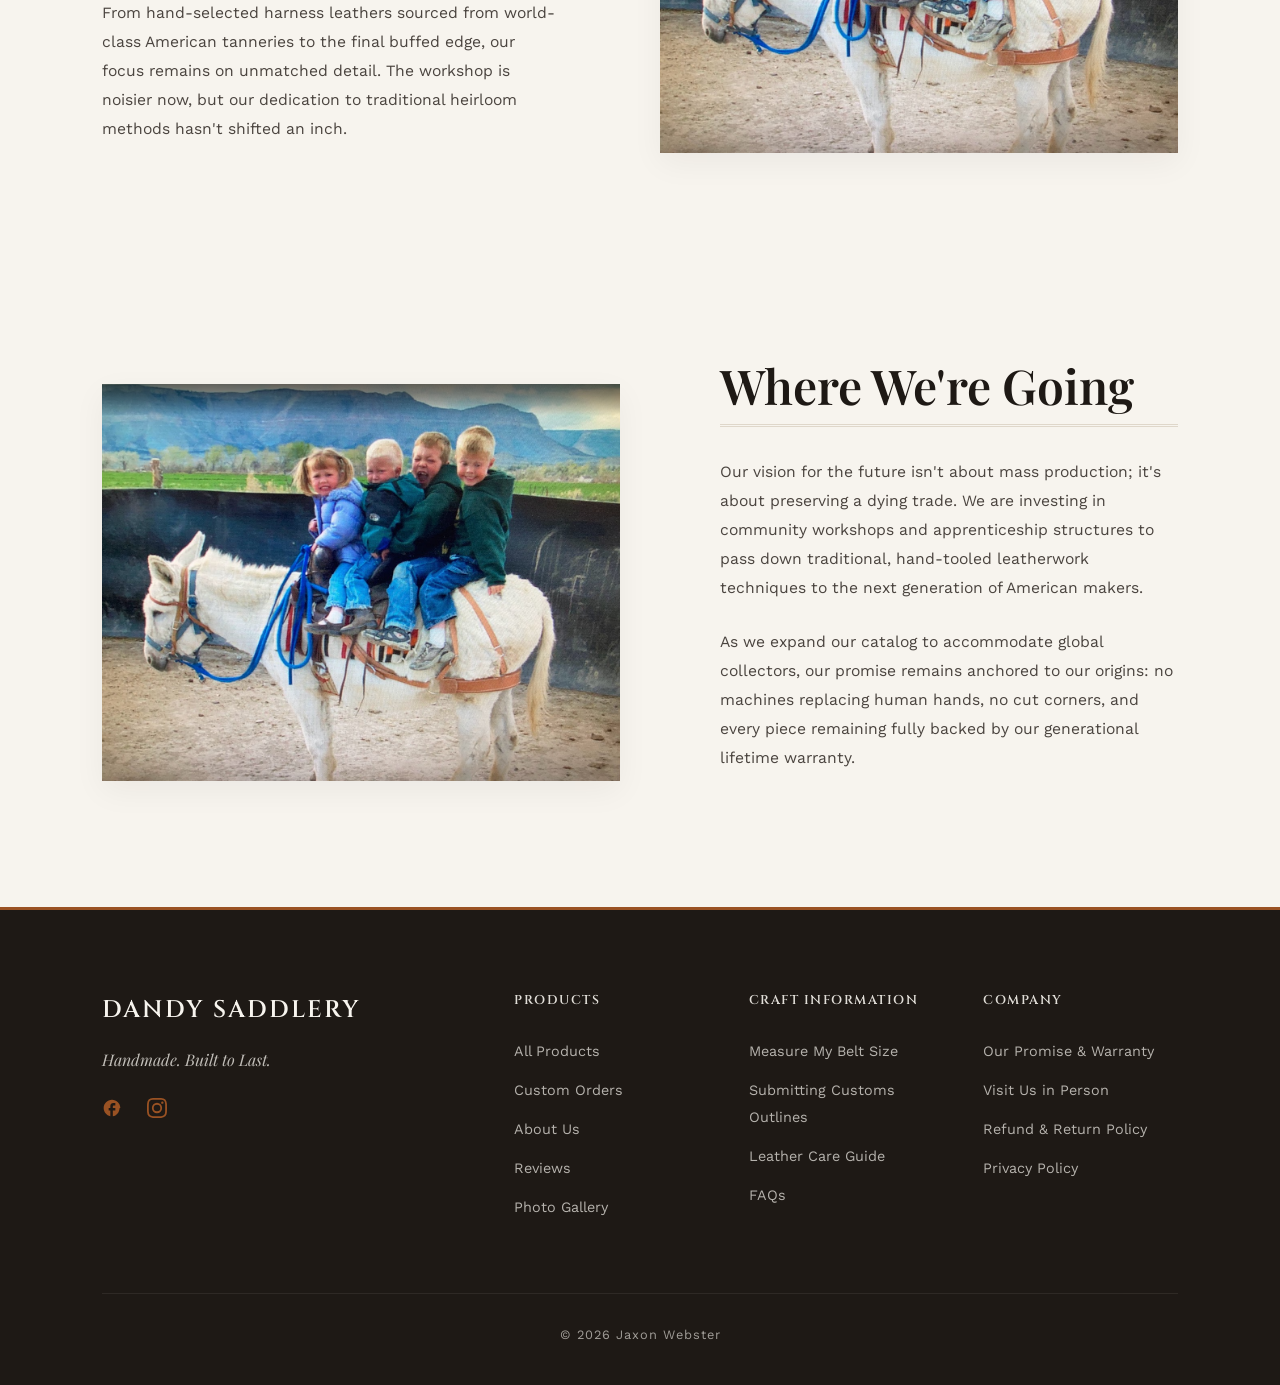
==== commit 8d3666e5: "button fixes!" ====
--- a/about.html
+++ b/about.html
@@ -34,6 +34,7 @@
         <div class="hero-overlay"></div>
         <div class="hero-content">
             <h2>About Dandy Saddlery</h2>
+            <p>Preserving traditional leathercraft through generational family heirloom.</p>
         </div>
     </header>
 
--- a/styles.css
+++ b/styles.css
@@ -1433,42 +1433,72 @@
     transition: all 0.3s ease;
 }
 /* ==========================================================================
-   GLOBAL HERO BUTTON TRACK FIX (Locks side-by-side, forced identical sizing)
+   UNIFIED HERO ACTION BUTTON PLATFORM (Fluid & Balanced)
    ========================================================================== */
 .hero-actions {
-    display: flex !important;
-    flex-direction: row !important;       /* Locks them side-by-side everywhere */
-    justify-content: center !important;   /* Centers the group on the screen */
-    align-items: center !important;       /* Aligns heights perfectly */
-    gap: 12px !important;                 /* Uniform spacing between them */
-    margin-top: 25px !important;
-    width: 100% !important;
+    display: flex;
+    flex-direction: row;
+    flex-wrap: nowrap;           /* Keeps them side-by-side everywhere */
+    justify-content: center;
+    align-items: center;
+    gap: 15px;                   /* Slightly wider luxury gap */
+    margin-top: 25px;
+    width: 100%;
 }
 
 .hero-actions .btn, 
 .hero-actions .btn-secondary {
-    display: inline-block !important;
-    box-sizing: border-box !important;    /* Ensures borders don't alter height math */
+    box-sizing: border-box;
+    display: inline-flex;        /* Switched to flex to handle centering text perfectly */
+    align-items: center;
+    justify-content: center;
     
-    /* Perfect dimensional alignment */
-    height: 42px !important;              
-    line-height: 24px !important;         
-    padding: 8px 0 !important;            /* Replaced side padding with 0 so text centers flawlessly */
+    height: 46px;                /* Slightly taller for a more premium look */
+    padding: 0 28px;             /* FIX: Generous, matching breathing room on the sides */
     
-    /* Typography settings */
-    font-size: 0.85rem !important;        
-    font-weight: 500 !important;
-    letter-spacing: 0.5px !important;
-    text-anchor: middle !important;
-    text-align: center !important;
+    font-size: 0.8rem;
+    font-weight: 600;
+    text-transform: uppercase;
+    letter-spacing: 1.5px;
+    text-align: center;
+    white-space: nowrap;         
     
-    /* Strict text line locks */
-    white-space: nowrap !important;       /* Absolutely forces text to stay on one single line */
+    /* FLEXIBILITY OVERRIDES */
+    width: auto;                 /* Removes the rigid pixel box */
+    min-width: 145px;            /* Ensures neither button feels like a tiny stub */
     
-    /* FIXED IDENTICAL SIZING (Safeguards identical twins on all screens) */
-    width: 170px !important;              
-    min-width: 170px !important;          
-    max-width: 170px !important;          
+    border-radius: 2px;
+    transition: all 0.25s ease;
+}
+
+/* Clear definitions for the secondary transparent outline look */
+.hero-actions .btn-secondary {
+    background-color: transparent;
+    border: 2px solid #ffffff;
+    color: #ffffff;
+}
+
+.hero-actions .btn-secondary:hover {
+    background-color: #ffffff;
+    color: var(--primary-color, #1e1915);
+}
+
+/* ==========================================================
+   MOBILE HERO BUTTON COMPRESSION (Prevents screen bleeding)
+   ========================================================== */
+@media (max-width: 480px) {
+    .hero-actions {
+        gap: 8px; /* Slightly tightens the gap between buttons on small phones */
+    }
+
+    .hero-actions .btn, 
+    .hero-actions .btn-secondary {
+        height: 40px;         /* Slightly shorter baseline tracking */
+        padding: 0 14px;      /* Halves side padding so buttons scale down neatly */
+        font-size: 0.72rem;   /* Marginally shrinks text so letters don't clip */
+        letter-spacing: 1px;  /* Tightens letter space tracking for screen compliance */
+        min-width: 130px;     /* Drops minimum floor width safely down to fit 320px grids */
+    }
 }
 /* ==========================================
    CLEAN MINIMALIST TOGGLE CONTROLS BAR WITH BADGES
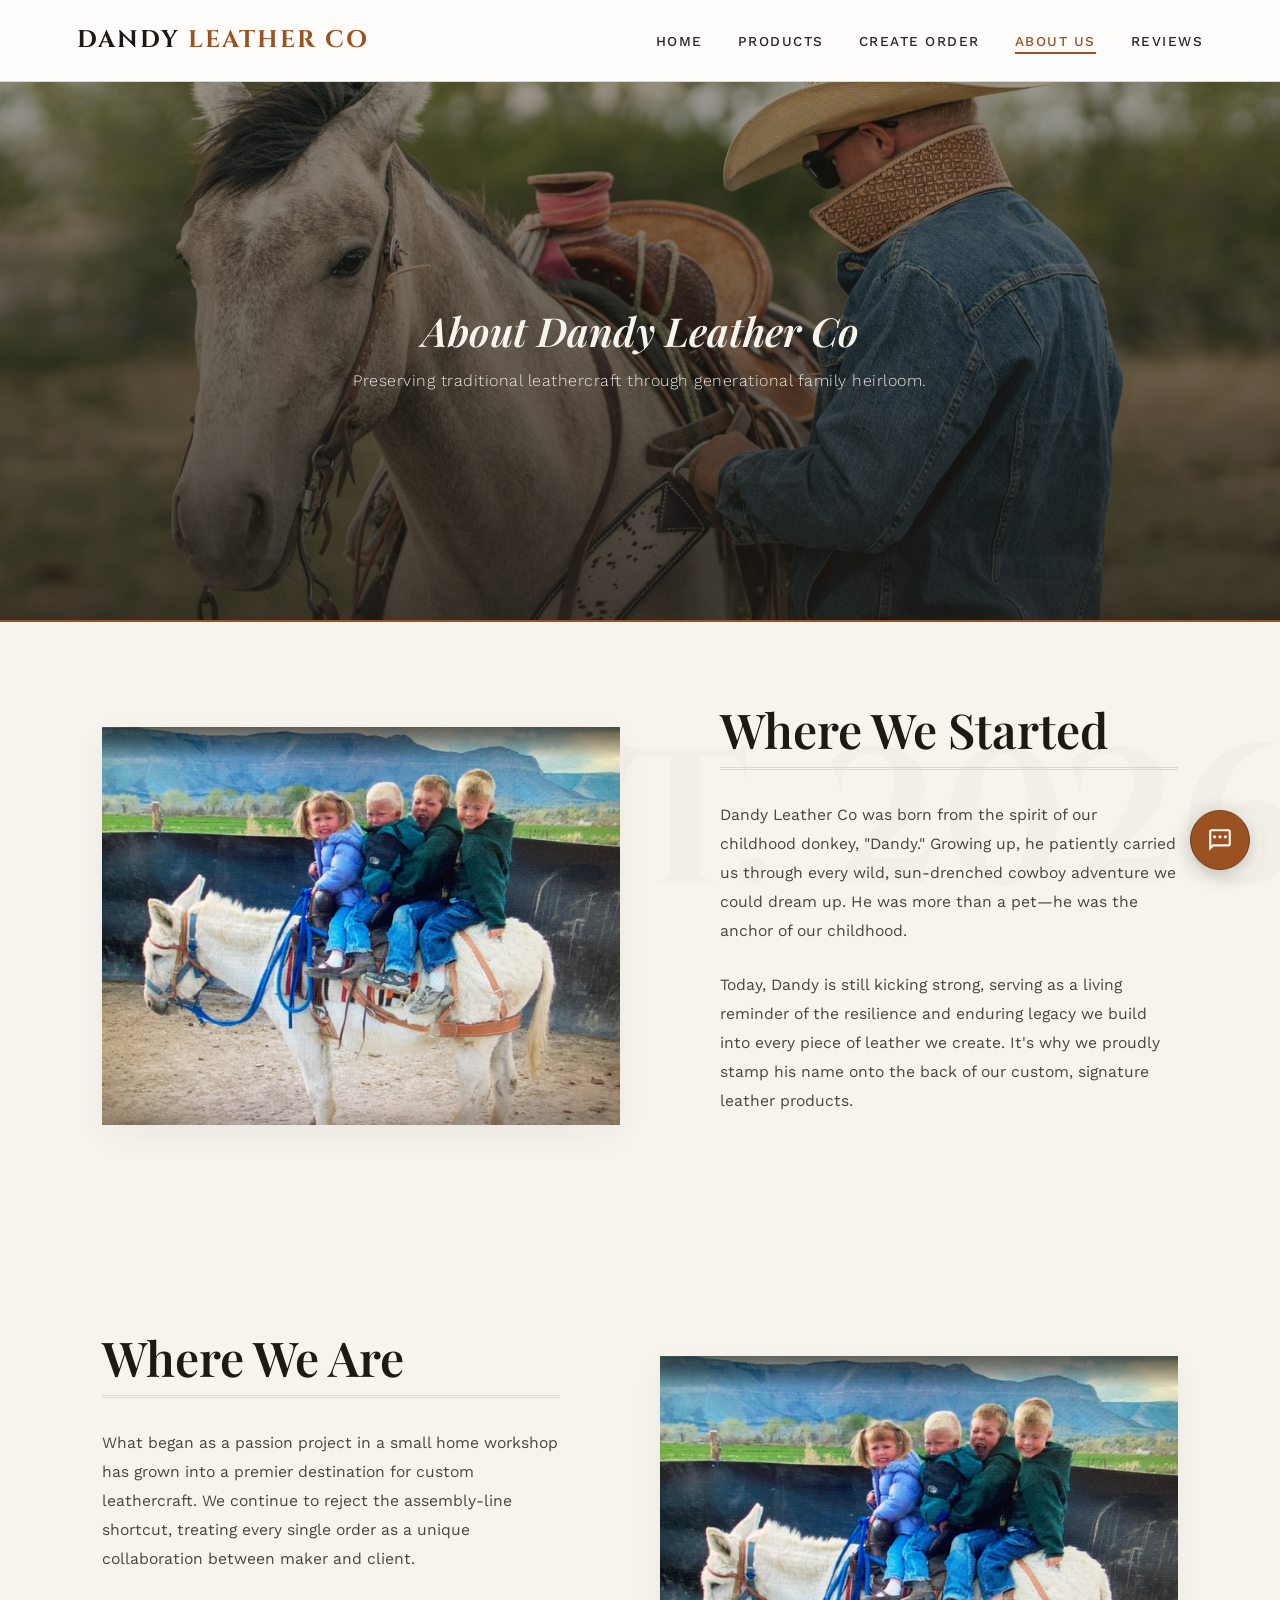
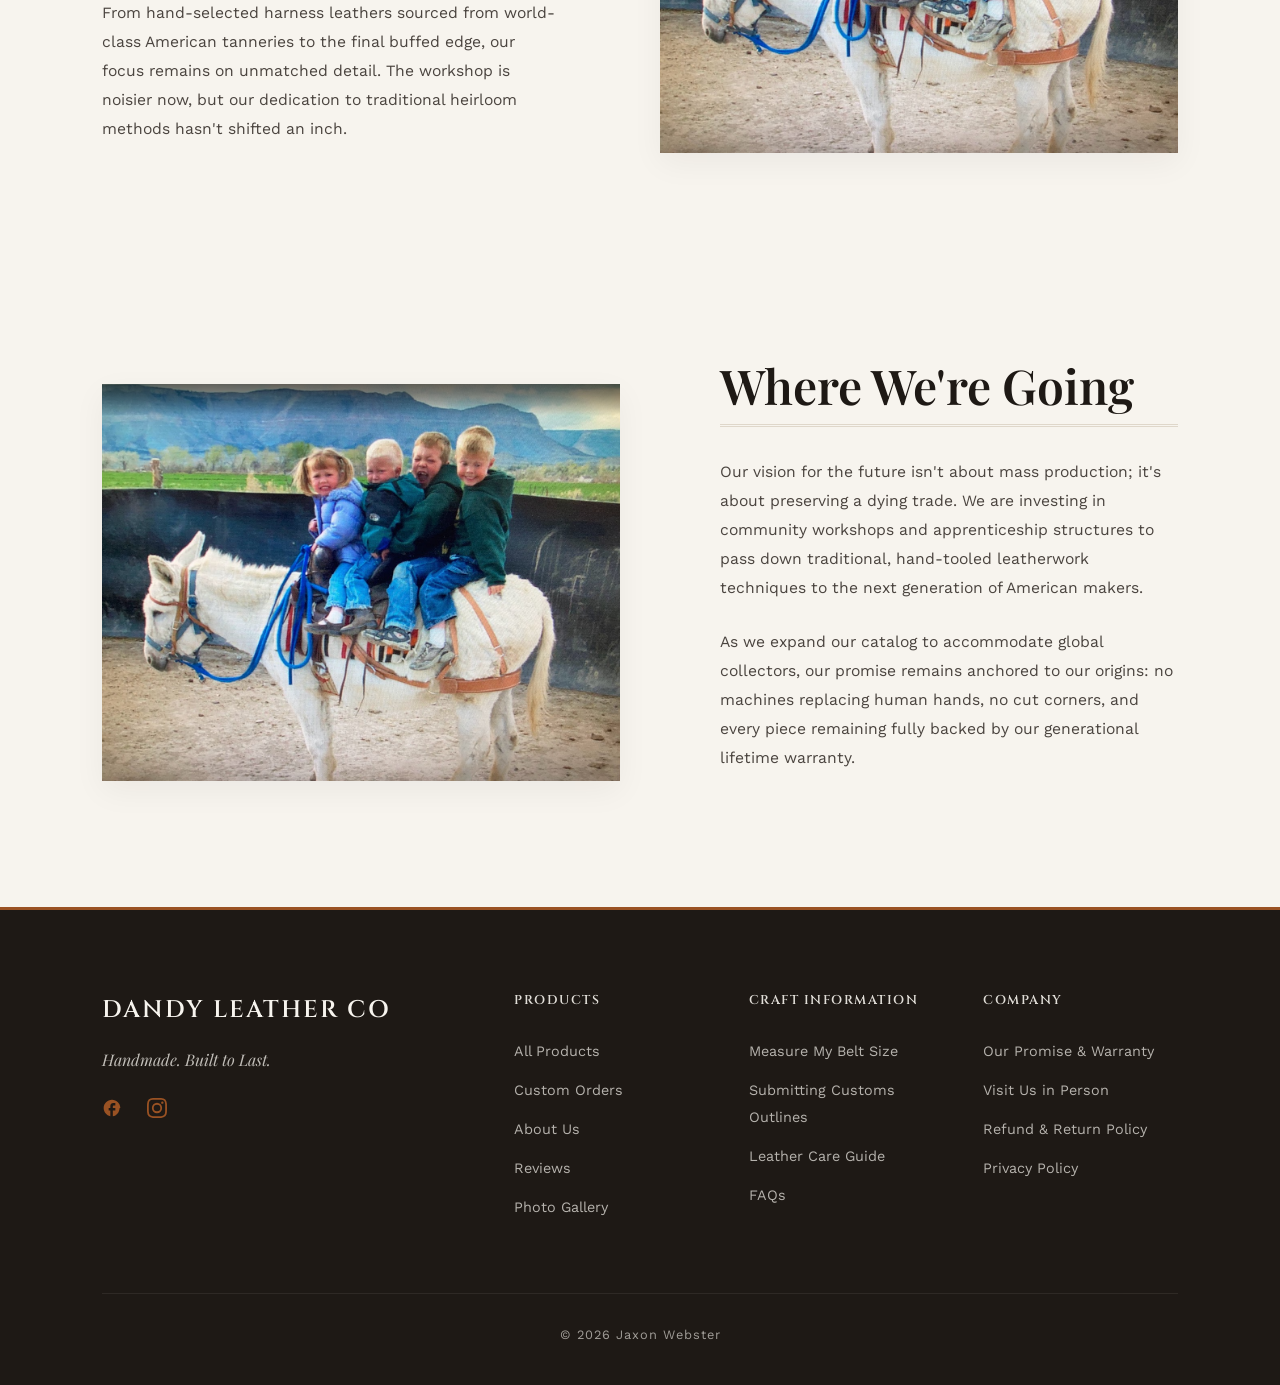
==== commit 61dfc9a9: "name change" ====
--- a/about.html
+++ b/about.html
@@ -3,14 +3,14 @@
 <head>
     <meta charset="UTF-8">
     <meta name="viewport" content="width=device-width, initial-scale=1.0">
-    <title>Our Story | Dandy Saddlery</title>
+    <title>Our Story | Dandy Leather Co</title>
     <link rel="stylesheet" href="styles.css">
 </head>
 <body>
 
     <nav class="navbar">
         <a href="index.html" class="nav-logo">
-            <h1>Dandy <span>Saddlery</span></h1>
+            <h1>Dandy <span>Leather Co</span></h1>
         </a>
         
         <input type="checkbox" id="menu-toggle" class="menu-toggle">
@@ -33,7 +33,7 @@
     <header class="hero" style="background-image: url('images/horseabout.jpg');">
         <div class="hero-overlay"></div>
         <div class="hero-content">
-            <h2>About Dandy Saddlery</h2>
+            <h2>About Dandy Leather Co</h2>
             <p>Preserving traditional leathercraft through generational family heirloom.</p>
         </div>
     </header>
@@ -56,7 +56,7 @@
                 </div>
                 
                 <p class="about-body-text">
-                    Dandy Saddlery was born from the spirit of our childhood donkey, "Dandy." Growing up, he patiently carried us through every wild, sun-drenched cowboy adventure we could dream up. He was more than a pet—he was the anchor of our childhood.
+                    Dandy Leather Co was born from the spirit of our childhood donkey, "Dandy." Growing up, he patiently carried us through every wild, sun-drenched cowboy adventure we could dream up. He was more than a pet—he was the anchor of our childhood.
                 </p>
                 <p class="about-body-text">
                     Today, Dandy is still kicking strong, serving as a living reminder of the resilience and enduring legacy we build into every piece of leather we create. It's why we proudly stamp his name onto the back of our custom, signature leather products.
@@ -86,7 +86,7 @@
 
             <div class="about-visual-side">
                 <div class="photo-saddle-stitch">
-                    <img src="images/Dandy.png" alt="Dandy Saddlery Workshop Present Day">
+                    <img src="images/Dandy.png" alt="Dandy Leather Co Workshop Present Day">
                 </div>
             </div>
         </div>
@@ -97,7 +97,7 @@
         <div class="about-luxury-container">
             <div class="about-visual-side">
                 <div class="photo-saddle-stitch">
-                    <img src="images/Dandy.png" alt="Dandy Saddlery Future Vision">
+                    <img src="images/Dandy.png" alt="Dandy Leather Co Future Vision">
                 </div>
             </div>
             
@@ -121,7 +121,7 @@
     <footer class="main-footer">
         <div class="footer-top">
             <div class="footer-brand">
-                <h3>Dandy Saddlery</h3>
+                <h3>Dandy Leather Co</h3>
                 <p>Handmade. Built to Last.</p>
                 <div class="social-links">
                     <a href="https://facebook.com" target="_blank" aria-label="Facebook">
--- a/styles.css
+++ b/styles.css
@@ -1433,15 +1433,15 @@
     transition: all 0.3s ease;
 }
 /* ==========================================================================
-   UNIFIED HERO ACTION BUTTON PLATFORM (Fluid & Balanced)
+   UNIFIED HERO ACTION BUTTON PLATFORM (Desktop Layout)
    ========================================================================== */
 .hero-actions {
     display: flex;
     flex-direction: row;
-    flex-wrap: nowrap;           /* Keeps them side-by-side everywhere */
+    flex-wrap: nowrap;
     justify-content: center;
     align-items: center;
-    gap: 15px;                   /* Slightly wider luxury gap */
+    gap: 12px;                   /* Minimal, clean gap on desktop */
     margin-top: 25px;
     width: 100%;
 }
@@ -1449,12 +1449,12 @@
 .hero-actions .btn, 
 .hero-actions .btn-secondary {
     box-sizing: border-box;
-    display: inline-flex;        /* Switched to flex to handle centering text perfectly */
+    display: inline-flex;
     align-items: center;
     justify-content: center;
     
-    height: 46px;                /* Slightly taller for a more premium look */
-    padding: 0 28px;             /* FIX: Generous, matching breathing room on the sides */
+    height: 46px;
+    padding: 0 28px;
     
     font-size: 0.8rem;
     font-weight: 600;
@@ -1463,15 +1463,27 @@
     text-align: center;
     white-space: nowrap;         
     
-    /* FLEXIBILITY OVERRIDES */
-    width: auto;                 /* Removes the rigid pixel box */
-    min-width: 145px;            /* Ensures neither button feels like a tiny stub */
-    
+    width: auto;
+    min-width: 155px;            /* Gives both buttons a solid baseline size */
     border-radius: 2px;
     transition: all 0.25s ease;
 }
 
-/* Clear definitions for the secondary transparent outline look */
+/* --- BUTTON VARIATION DESIGN ARCHITECTURE --- */
+
+/* Primary Button Design (Solid Theme) */
+.hero-actions .btn {
+    background-color: var(--accent-color, #9a5223);
+    border: 2px solid var(--accent-color, #9a5223);
+    color: var(--text-light, #f7f4ee);
+}
+
+.hero-actions .btn:hover {
+    background-color: var(--accent-hover, #753b16);
+    border-color: var(--accent-hover, #753b16);
+}
+
+/* Secondary Button Design (Transparent Outline Theme) */
 .hero-actions .btn-secondary {
     background-color: transparent;
     border: 2px solid #ffffff;
@@ -1483,21 +1495,22 @@
     color: var(--primary-color, #1e1915);
 }
 
-/* ==========================================================
-   MOBILE HERO BUTTON COMPRESSION (Prevents screen bleeding)
-   ========================================================== */
-@media (max-width: 480px) {
+/* ==========================================================================
+   RESPONSIVE OVERRIDES (Stacked on Mobile Only)
+   ========================================================================== */
+@media (max-width: 768px) {
     .hero-actions {
-        gap: 8px; /* Slightly tightens the gap between buttons on small phones */
+        flex-direction: column;   /* Stacks the elements vertically */
+        gap: 8px;                 /* Minimal layout spacing gap between the stacked buttons */
+        padding: 0 20px;          /* Prevents buttons from clipping screen edges */
     }
 
     .hero-actions .btn, 
     .hero-actions .btn-secondary {
-        height: 40px;         /* Slightly shorter baseline tracking */
-        padding: 0 14px;      /* Halves side padding so buttons scale down neatly */
-        font-size: 0.72rem;   /* Marginally shrinks text so letters don't clip */
-        letter-spacing: 1px;  /* Tightens letter space tracking for screen compliance */
-        min-width: 130px;     /* Drops minimum floor width safely down to fit 320px grids */
+        width: 100%;              /* Forces buttons to match width evenly on mobile */
+        max-width: 280px;         /* Limits width so they don't look overly stretched on tablets */
+        height: 44px;
+        padding: 0;               /* Resets side padding since width is handling expansion */
     }
 }
 /* ==========================================
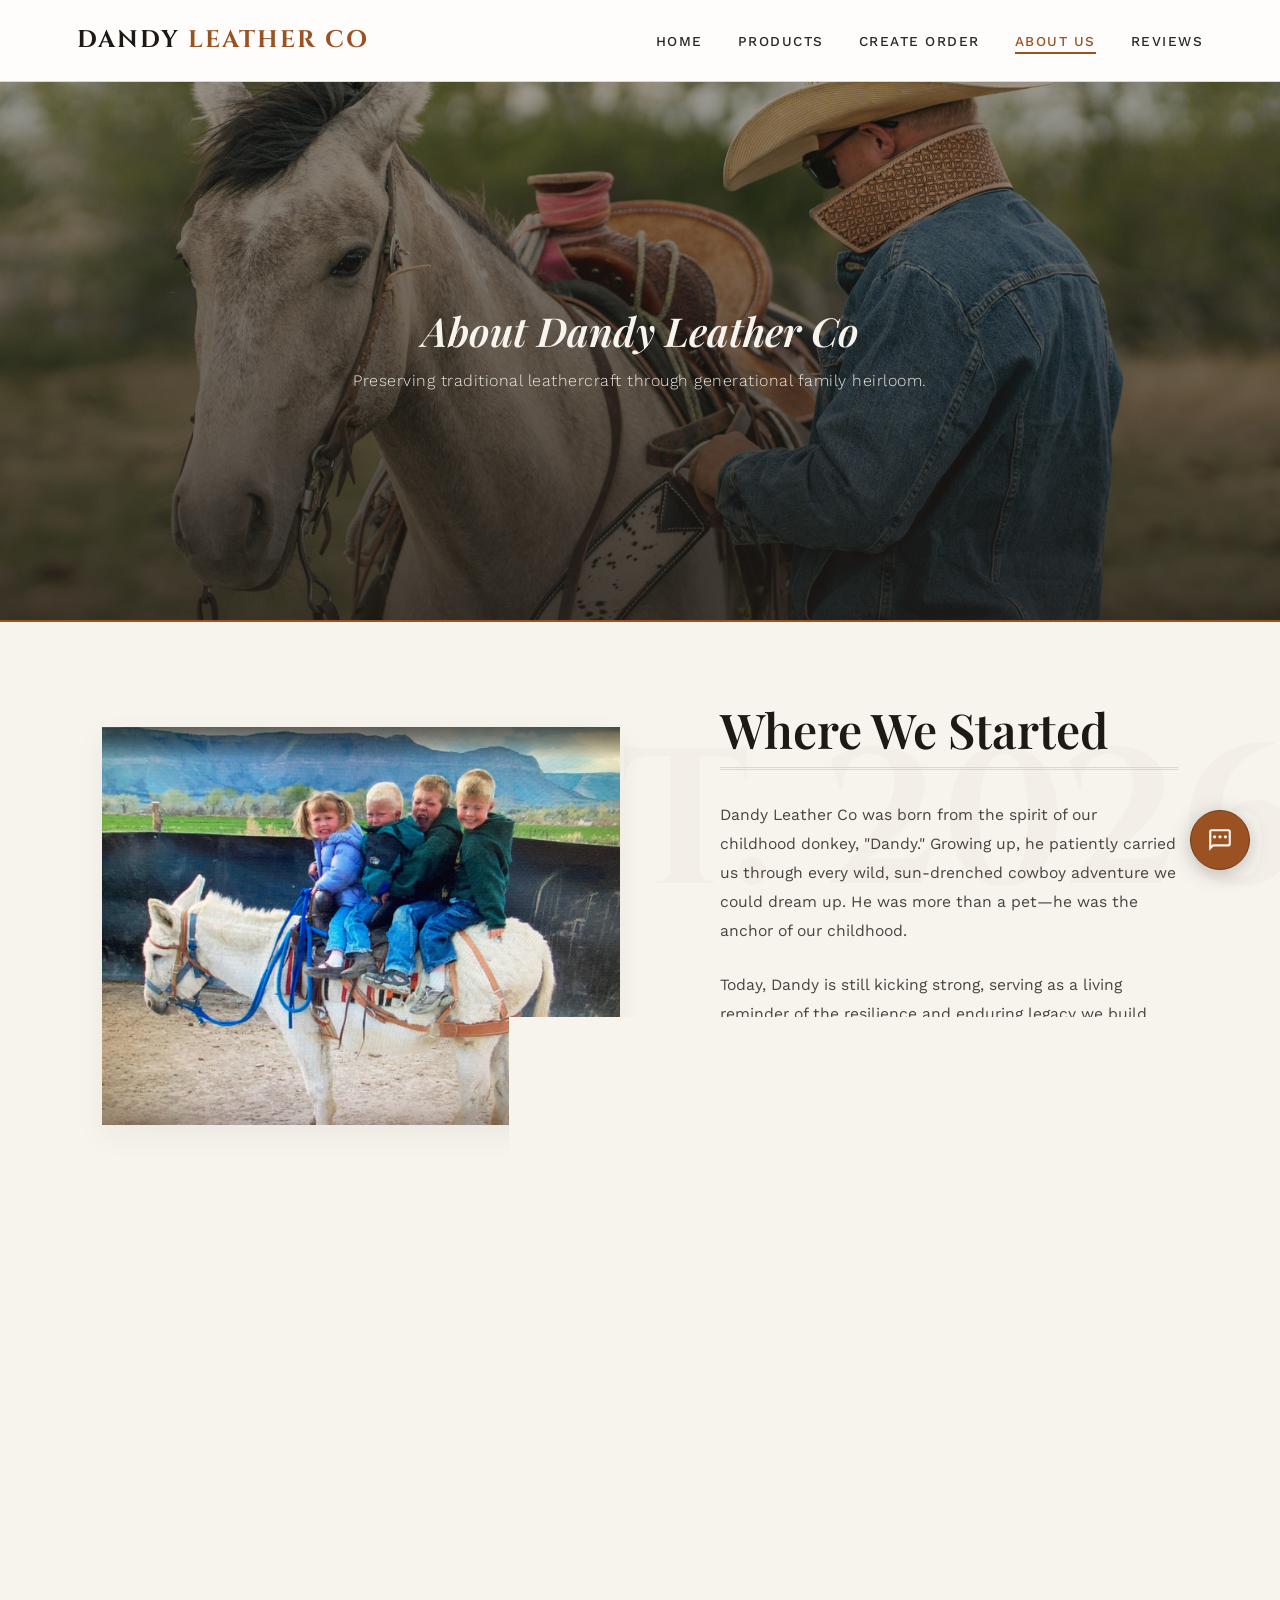
==== commit b7f82bf4: "instagram link" ====
--- a/about.html
+++ b/about.html
@@ -127,7 +127,7 @@
                     <a href="https://facebook.com" target="_blank" aria-label="Facebook">
                         <svg viewBox="0 0 24 24"><path d="M22 12c0-5.52-4.48-10-10-10S2 6.48 2 12c0 4.84 3.44 8.87 8 9.8V15H8v-3h2V9.5C10 7.57 11.57 6 13.5 6H16v3h-2c-.55 0-1 .45-1 1v2h3v3h-3v6.95c4.56-.93 8-4.96 8-9.8z"/></svg>
                     </a>
-                    <a href="https://instagram.com" target="_blank" aria-label="Instagram">
+                    <a href="https://www.instagram.com/dandyleatherco?igsh=MTh1Zm8zNXI0M2g2Mg==" target="_blank" aria-label="Instagram">
                         <svg viewBox="0 0 24 24"><path d="M12 2.163c3.204 0 3.584.012 4.85.07 3.252.148 4.771 1.691 4.919 4.919.058 1.265.069 1.645.069 4.849 0 3.205-.012 3.584-.069 4.849-.149 3.225-1.664 4.771-4.919 4.919-1.266.058-1.644.07-4.85.07-3.204 0-3.584-.012-4.849-.07-3.26-.149-4.771-1.699-4.919-4.92-.058-1.265-.07-1.644-.07-4.849 0-3.204.013-3.583.07-4.849.149-3.227 1.664-4.771 4.919-4.919 1.266-.057 1.645-.069 4.849-.069zM12 0C8.741 0 8.333.014 7.053.072 2.695.272.273 2.69.073 7.051.014 8.333 0 8.741 0 12c0 3.259.014 3.668.072 4.948.2 4.358 2.618 6.78 6.98 6.98 1.281.058 1.689.072 4.948.072 3.259 0 3.668-.014 4.948-.072 4.354-.2 6.782-2.618 6.979-6.98.059-1.28.073-1.689.073-4.948 0-3.259-.014-3.667-.072-4.947-.196-4.354-2.617-6.78-6.979-6.98C15.668.014 15.259 0 12 0zm0 5.838a6.162 6.162 0 1 0 0 12.324 6.162 6.162 0 0 0 0-12.324zM12 16a4 4 0 1 1 0-8 4 4 0 0 1 0 8zm6.406-11.845a1.44 1.44 0 1 0 0 2.881 1.44 1.44 0 0 0 0-2.881z"/></svg>
                     </a>
                 </div>
